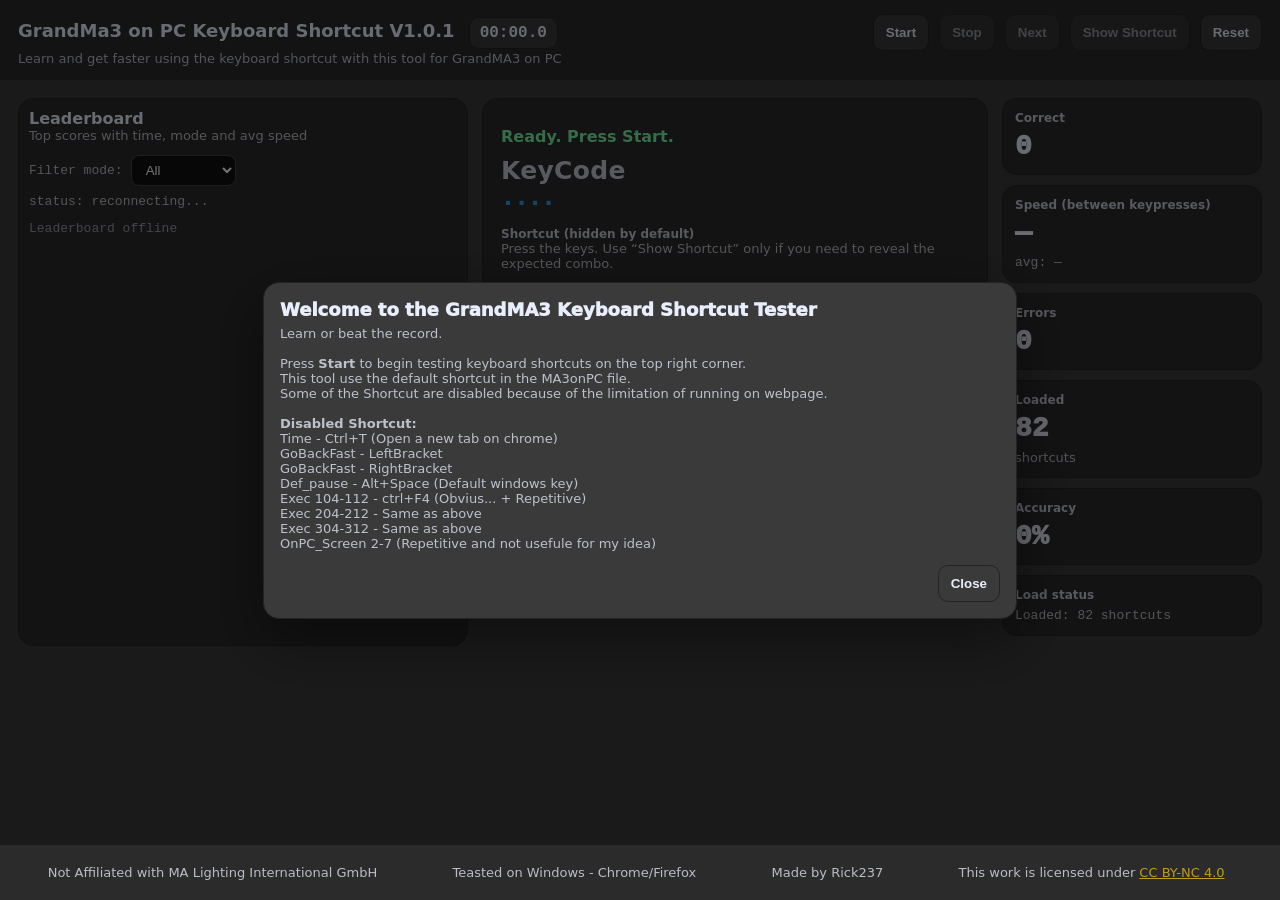
==== index.html @ e256abbb "Revert "More mac Fix" This reverts commit b3aa916b0dd44b94178a131bce5e7ababd82e6ee." ====
<!doctype html>
<html lang="en">
  <head>
    <meta charset="UTF-8" />
    <meta name="viewport" content="width=device-width, initial-scale=1.0" />
    <title>Keyboard Shortcut Tester V1.0.0</title>
    <meta http-equiv="Cache-Control" content="no-store" />
    <link rel="icon" href="./favicon.ico">
    <link rel="stylesheet" href="./styles.css" />
    <script type="module">
      import { createClient } from "https://cdn.jsdelivr.net/npm/@supabase/supabase-js/+esm";

      window.supabase = { createClient };
    </script>
  </head>

  <body>
    <div class="topbar">
      <div class="topinner">
        <div class="topleft">
          <h1>GrandMa3 on PC Keyboard Shortcut V1.0.1</h1>
          <div class="timer mono" id="timer">00:00.0</div>
        </div>
        

        <div class="controls">
          <button class="button " id="btnStart" disabled>Start</button>
          <button class="button " id="btnStop" disabled>Stop</button>
          <button id="btnNext" disabled>Next</button>
          <button id="btnToggleShow" disabled>Show Shortcut</button>
          <button id="btnMode" disabled style="display:none;">Mode: —</button>
          <button id="btnReset">Reset</button>
        </div>
      </div>
      <div class="topinner secondrow small">Learn and get faster using the keyboard shortcut with this tool for GrandMA3 on PC</div>
    </div>

    <div class="wrap">
      <!-- LEADERBOARD MOVED TO LEFT -->
        <div class="card small-radius" id="leaderboardCard">
          <div class="row" style="justify-content:space-between;align-items:center;gap:12px;">
            <div>
              <div class="label leaderboard">Leaderboard</div>
              <div class="small">Top scores with time, mode and avg speed</div>
            </div>

            <div style="display:flex;align-items:center;gap:8px;">
              <label for="lbModeFilter" class="small mono">Filter mode:</label>
              <select id="lbModeFilter">
                <option value="all">All</option>
                <option value="Sequential">Sequential</option>
                <option value="Random">Random</option>
                <option value="10 keys">10 keys</option>
                
              </select>
            </div>
          </div>

          <div class="small mono" style="margin-top:8px;">
            status: <span id="lbStatus">offline</span>
          </div>

          <div id="leaderboardList" class="small" style="margin-top:12px;"></div>
        </div>
      <!-- LEFT COLUMN -->
      <div>
        <div class="card">
          <div class="status" id="status"></div>
          <div class="keycodeWrap">
            <div class="label keycode">KeyCode</div>
            <div class="keycode color mono" id="keycode">....</div>
          </div>

          <div class="row">
            <div>
              <div class="label">Shortcut (hidden by default)</div>
              <div class="small">
                Press the keys. Use “Show Shortcut” only if you need to reveal the expected combo.
              </div>
            </div>
            <div class="small mono" id="progress">0 / 0</div>
          </div>

          <div class="shortcutBox">
            <div id="shortcutHidden" class="shortcutHidden">Shortcut is hidden</div>
            <div id="shortcutText" class="shortcutText" style="display:none;">—</div>
          </div>

          
          <div class="small mono" id="hint"></div>

          <!-- <div class="log" id="log"></div>  -- DISABLE THE LOG OF ERROR --> 
        </div>

        <div class="card resultsCard" id="resultsCard" style="display:none;">
          <div class="row">
            <div>
              <div class="label">Results</div>
              <div class="small">Summary of this run.</div>
            </div>
            <div class="small mono" id="resultsTime">time: —</div>
          </div>

          <div class="row mt10">
            <div class="pill">Attempts: <span class="mono" id="resultsAttempts">0</span></div>
            <div class="pill">Correct: <span class="mono" id="resultsCorrect">0</span></div>
            <div class="pill">Errors: <span class="mono" id="resultsErrors">0</span></div>
            <div class="pill">Accuracy: <span class="mono" id="resultsAcc">0%</span></div>
          </div>

          <div class="row mt10">
            <div class="pill">Avg speed: <span class="mono" id="resultsAvg">—</span></div>
            <div class="pill">Last speed: <span class="mono" id="resultsLast">—</span></div>
          </div>
          <!--
          <div class="mt12">
            <div class="label">Results JSON</div>
            <textarea id="resultsJson" class="mono" readonly></textarea>
          </div>
        </div>-->

        
      </div>

      <!-- RIGHT SIDEBAR -->
      
    </div>
<div class="side">
        <div class="stat">
          <div class="label">Correct</div>
          <div class="big mono" id="correct">0</div>
        </div>

        <div class="stat">
          <div class="label">Speed (between keypresses)</div>
          <div class="big mono" id="speed">—</div>
          <div class="small mono" id="avgSpeed">avg: —</div>
        </div>

        <div class="stat">
          <div class="label">Errors</div>
          <div class="big mono" id="errors">0</div>
        </div>

        <div class="stat">
          <div class="label">Loaded</div>
          <div class="big mono" id="loaded">0</div>
          <div class="small">shortcuts</div>
        </div>

        <div class="stat">
          <div class="label">Accuracy</div>
          <div class="big mono" id="acc">0%</div>
        </div>

        <div class="stat">
          <div class="label">Load status</div>
          <div class="small mono" id="loadInfo">Loading KeyboardShortCuts.xml…</div>
        </div>
      </div>

<!-- MODE PICKER MODAL -->
<div class="modalBackdrop" id="modeModal" aria-hidden="true">
  <div class="modal">
    <div class="modalTitle">Choose a mode</div>
    <div class="modalBody small">
      Pick how you want to run the test.
    </div>

    <div class="modalOptions">
      <label class="radio">
        <input type="radio" name="modeChoice" value="sequential" checked />
        <span><b>Full</b> (go through the whole list in order)</span>
      </label>

      <label class="radio">
        <input type="radio" name="modeChoice" value="random" />
        <span><b>Random</b> (go thru the whole random shortcut each time)</span>
      </label>

      <label class="radio">
        <input type="radio" name="modeChoice" value="ten" />
        <span><b>10 keys</b> (10 random shortcuts, no repeats)</span>
      </label>
    </div>

    <div class="modalActions">
      <button class="btnSecondary" id="btnCancelMode">Cancel</button>
      <button id="btnConfirmMode">Start</button>
    </div>
  </div>
</div>

    <!-- RESULTS MODAL -->
    <div class="modalBackdrop" id="resultsModal" aria-hidden="true">
      <div class="modal">
        <div class="modalTitle">Results</div>
        <div class="modalBody">
          <div class="resultsGrid">
            <div class="pill">Time: <span class="mono" id="mTime">—</span></div>
            <div class="pill">Attempts: <span class="mono" id="mAttempts">0</span></div>
            <div class="pill">Correct: <span class="mono" id="mCorrect">0</span></div>
            <div class="pill">Errors: <span class="mono" id="mErrors">0</span></div>
            <div class="pill">Accuracy: <span class="mono" id="mAcc">0%</span></div>
            <div class="pill">Avg speed: <span class="mono" id="mAvg">—</span></div>
            <div class="pill">Last speed: <span class="mono" id="mLast">—</span></div>
            <div class="pill">Mode: <span class="mono" id="mMode">—</span></div>
          </div>
          <!-- Json Results
          <div class="mt12">
            <div class="label">Results JSON</div>
            <textarea id="mJson" class="mono" readonly></textarea>
          </div>
          -->

          <div class="mt12">
            <div class="label">Save to leaderboard</div>
            <div class="small" style="margin-top:6px;">Nickname (max 20 chars):</div>

            <div class="row mt10" style="gap:8px;">
              <input id="lbName" maxlength="20" placeholder="Your nickname" style="flex:1;" />
              <button id="btnSaveScore">Save</button>
            </div>

            <div class="small mono" id="lbSaveStatus" style="margin-top:8px;"></div>
          </div>
        </div>

        <div class="modalActions">
          <button class="btnSecondary" id="btnCloseResults">Close</button>
        </div>
      </div>
    </div>
    <div class="bottombar">
       <div class="bottominner">
        <div class=" small">Not Affiliated with MA Lighting International GmbH</div> 
        <div class=" small">Teasted on Windows - Chrome/Firefox</div>
        <div class=" small">Made by Rick237</div>
        <div class=" small">This work is licensed under <a class="warning" href="https://creativecommons.org/licenses/by-nc/4.0/">CC BY-NC 4.0</a><img src="https://mirrors.creativecommons.org/presskit/icons/cc.svg" alt="" style="max-width: 1em;max-height:1em;margin-left: .2em;"><img src="https://mirrors.creativecommons.org/presskit/icons/by.svg" alt="" style="max-width: 1em;max-height:1em;margin-left: .2em;"><img src="https://mirrors.creativecommons.org/presskit/icons/nc.svg" alt="" style="max-width: 1em;max-height:1em;margin-left: .2em;"></div>
        
       </div>
    </div>

    <div class="modalBackdrop" id="welcomeModal" aria-hidden="true">
  <div class="modal">
    <div class="modalTitle">Welcome to the GrandMA3 Keyboard Shortcut Tester</div>

    <div class="modalBody small">
      Learn or beat the record.
      <br><br>
      Press <b>Start</b> to begin testing keyboard shortcuts on the top right corner.<br>
      This tool use the default shortcut in the MA3onPC file. <br>
      Some of the Shortcut are disabled because of the limitation of running on webpage. <br><br>
       <b>Disabled Shortcut:</b><br>
      Time - Ctrl+T (Open a new tab on chrome)<br>
      GoBackFast - LeftBracket <br>
      GoBackFast - RightBracket<br>
      Def_pause - Alt+Space (Default windows key)<br>
      Exec 104-112 - ctrl+F4 (Obvius... + Repetitive)<br>
      Exec 204-212 - Same as above<br>
      Exec 304-312 - Same as above<br>
      OnPC_Screen 2-7 (Repetitive and not usefule for my idea)<br>
    </div>

    <div class="modalActions">
      <button id="btnCloseWelcome">Close</button>
    </div>
  </div>
</div>

    <script src="./app.js"></script>
  </body>
</html>
---- styles.css ----
body {
  font-family: system-ui, -apple-system, Segoe UI, Roboto, sans-serif;
  margin: 0;
  background: #3A3A3A;
  color: #e9eefc;
}

.bottombar {
  position: fixed;
  bottom: 0;
  left: 0;
  width: 100%;
  background: #2B2B2B;
  padding: 10px 0;
  z-index: 1000;
  
  /*border-bottom: 1px solid #232323;*/
}

.topbar {
  position: sticky;
  top: 0;
  z-index: 10;
  background: #2B2B2B;
  
  /*border-bottom: 1px solid #232323;*/
}

.topinner {
  max-width: 1300px;
  margin: 0 auto;
  padding-left: 18px;
  padding-right: 18px;
  padding-top: 14px;
  padding-bottom: 0px;
  display: flex;
  gap: 16px;
  align-items: center;
  justify-content: space-between;
  flex-wrap: wrap;
}
.topinner.secondrow {
  padding-left: 18px;
  padding-right: 18px;
  padding-top: 0px;
  padding-bottom: 14px;
}

.bottominner {
  max-width: 1300px;
  margin: 0 auto;
  padding-left: 18px;
  padding-right: 18px;
  padding-top: 10px;
  padding-bottom: 10px;
  display: flex;
  gap: 16px;
  align-items: center;
  justify-content: space-around;
  flex-wrap: wrap;
}

.topleft {
  display: flex;
  gap: 14px;
  align-items: baseline;
  flex-wrap: wrap;
}

h1 {
  font-size: 18px;
  margin: 0;
}

.timer {
  font-weight: 900;
  font-size: 16px;
  padding: 6px 10px;
  border: 1px solid #232323;
  border-radius: 10px;
  background: #3A3A3A;
}

.keycodeWrap {
  margin-top: 5px;
  margin-bottom: 15px;
  display: grid;
  gap: 2px;
}

.keycode {
  font-size: 22px;
  font-weight: 950;
  letter-spacing: 0.3px;

}
.keycode.color
{
  color: #3498db;
}

.controls {
  display: flex;
  gap: 10px;
  flex-wrap: wrap;
  justify-content: flex-end;
}

button {
  background: #3A3A3A;
  border: 1px solid #232323;
  color: #e9eefc;
  padding: 10px 12px;
  border-radius: 10px;
  cursor: pointer;
  font-weight: 700;
}

button:hover {
  /*background: #22345c;*/
  opacity: 0.55;
}

button:disabled {
  opacity: 0.55;
  cursor: not-allowed;
}

.button.start{
  background: #00D060;
  border: 1px solid #008d41;
  color: #111;
}

.button.stop{
  background: #D90000;
  border: 1px solid #550000;
  color: #111;
}
.btnSecondary {
  background: #3A3A3A;
  border: 1px solid #232323;
}

.btnSecondary:hover {
  background: #121c30;
}

.wrap {
  max-width: 1300px;
  margin: 0 auto;
  padding: 18px;
  display: grid;
  grid-template-columns: 450px 1fr 260px;
  gap: 14px;
}

.card {
  background: #2B2B2B;
  border: 1px solid #232323;
  border-radius: 16px;
  padding: 18px;
}

.card.small-radius {
  padding-left: 10px;
  padding-top: 10px;
  padding-right: 5px;
  padding-bottom: 5px;
}

.row {
  display: flex;
  gap: 10px;
  flex-wrap: wrap;
  align-items: center;
  justify-content: space-between;
}

.label {
  opacity: 0.8;
  font-weight: 650;
  font-size: 12px;
}
.label.leaderboard {
  opacity: 1;
  font-size: 16px;
  font-weight: 800;
}

.label.keycode
{
  font-size: 25px;
  font-weight: 900;
}

.small {
  opacity: 0.75;
  font-size: 13px;
}

.small.leaderboardName {
  font-size: 14px;
  font-weight: 600;
  opacity: 1;
}

.shortcutBox {
  margin-top: 14px;
  padding: 14px;
  border-radius: 12px;
  border: 3px dashed #232323;
  background: #2B2B2B;
}

.shortcutHidden {
  opacity: 0.5;
  font-style: italic;
}

.shortcutText {
  font-size: 38px;
  font-weight: 950;
  letter-spacing: 0.6px;
}

.status {
  margin-top: 10px;
  min-height: 24px;
  font-weight: 900;
}

.ok {
  color: #77f2a3;
}

.warning {
  color:#f1c40f;
}

.bad {
  color: #ff8f8f;
}

.mono {
  font-family: ui-monospace, SFMono-Regular, Menlo, Monaco, Consolas, "Liberation Mono",
    "Courier New", monospace;
}

.side {
  position: sticky;
  top: 74px;
  align-self: start;
}

.stat {
  display: grid;
  gap: 6px;
  padding: 12px;
  border-radius: 14px;
  border: 1px solid #232323;
  background: #2B2B2B;
  margin-bottom: 10px;
}

.stat .big {
  font-size: 28px;
  font-weight: 1000;
}

.log {
  margin-top: 12px;
  max-height: 300px;
  overflow: auto;
  border-top: 1px solid #232323;
  padding-top: 10px;
}

.logItem {
  padding: 8px 10px;
  border: 2px solid #232323;
  border-radius: 12px;
  margin-bottom: 8px;
  background: #2B2B2B;
}

.pill {
  background: #2B2B2B;
  border: 1px solid #232323;
  border-radius: 999px;
  padding: 8px 12px;
}

.mt10 {
  margin-top: 10px;
}

.mt12 {
  margin-top: 12px;
}

.resultsCard {
  margin-top: 14px;
}

textarea {
  width: 100%;
  min-height: 140px;
  resize: vertical;
  background: #2B2B2B;
  border: 1px solid #232323;
  border-radius: 12px;
  color: #e9eefc;
  padding: 10px;
  box-sizing: border-box;
}

/* -------------------- Modals -------------------- */
.modalBackdrop {
  position: fixed;
  inset: 0;
  background: rgba(0, 0, 0, 0.55);
  display: none;
  align-items: center;
  justify-content: center;
  padding: 18px;
  z-index: 50;
}

.modalBackdrop.show {
  display: flex;
}

.modal {
  width: min(720px, 100%);
  background: #3A3A3A;
  border: 1px solid #232323;
  border-radius: 16px;
  padding: 16px;
  box-shadow: 0 20px 60px rgba(0, 0, 0, 0.45);
}

.modalTitle {
  font-weight: 950;
  font-size: 18px;
  margin-bottom: 6px;
}

.modalBody {
  margin-top: 6px;
}

.modalOptions {
  margin-top: 12px;
  display: grid;
  gap: 10px;
}

.radio {
  display: flex;
  gap: 10px;
  align-items: flex-start;
  padding: 10px;
  border-radius: 12px;
  border: 1px solid #232323;
  background: #2B2B2B;
}

.radio input {
  margin-top: 3px;
}

.modalActions {
  margin-top: 14px;
  display: flex;
  justify-content: flex-end;
  gap: 10px;
}

.resultsGrid {
  display: grid;
  grid-template-columns: 1fr 1fr;
  gap: 10px;
}

#lbModeFilter {
  padding: 6px 10px;
  border-radius: 8px;
  border: 1px solid #444;
  background: #111;
  color: white;
}
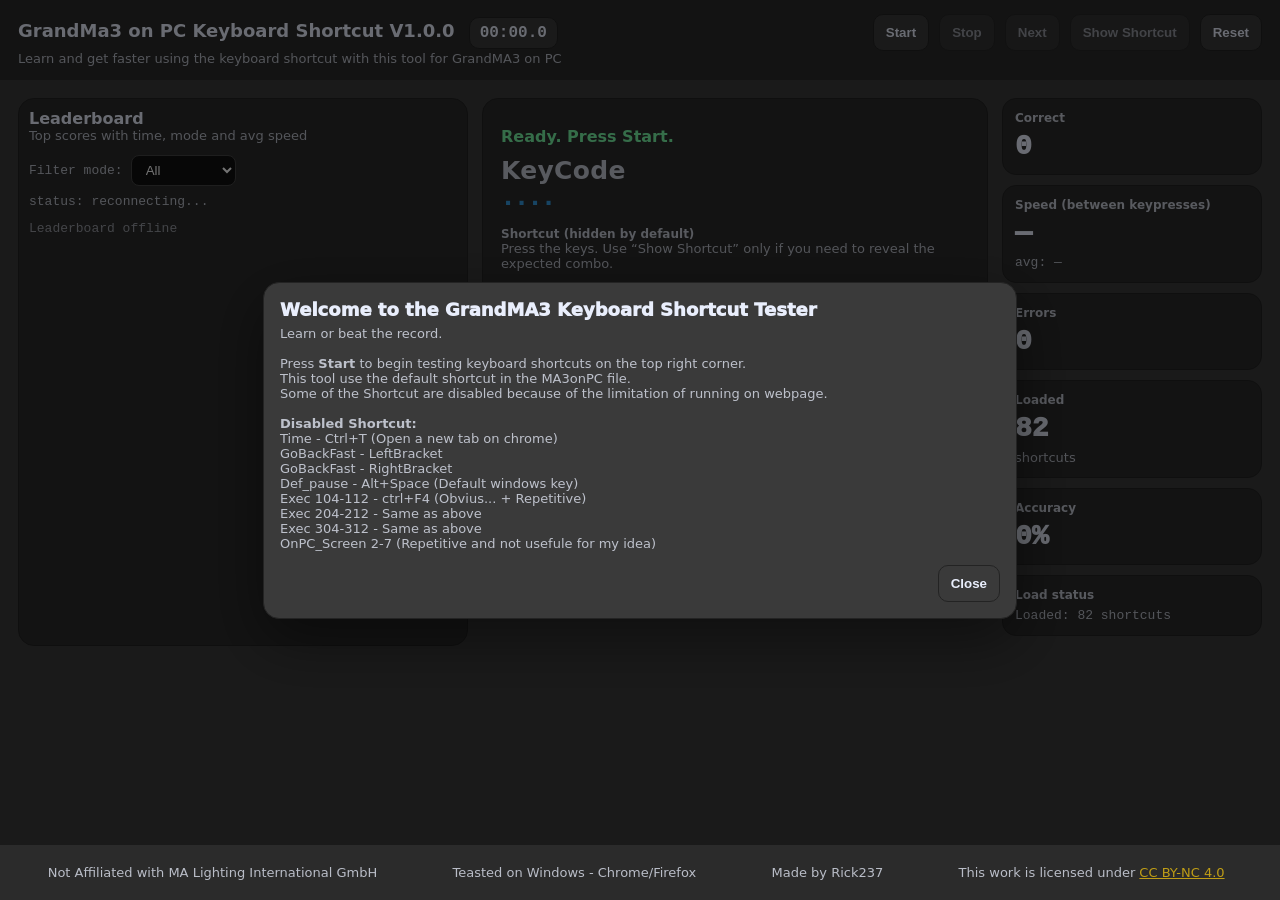
==== commit f7ba928c: "Revert "Update Mac Keys" This reverts commit 6748926db5862dce54fcd715380a5e2079fd8142." ====
--- a/index.html
+++ b/index.html
@@ -18,7 +18,7 @@
     <div class="topbar">
       <div class="topinner">
         <div class="topleft">
-          <h1>GrandMa3 on PC Keyboard Shortcut V1.0.1</h1>
+          <h1>GrandMa3 on PC Keyboard Shortcut V1.0.0</h1>
           <div class="timer mono" id="timer">00:00.0</div>
         </div>
         
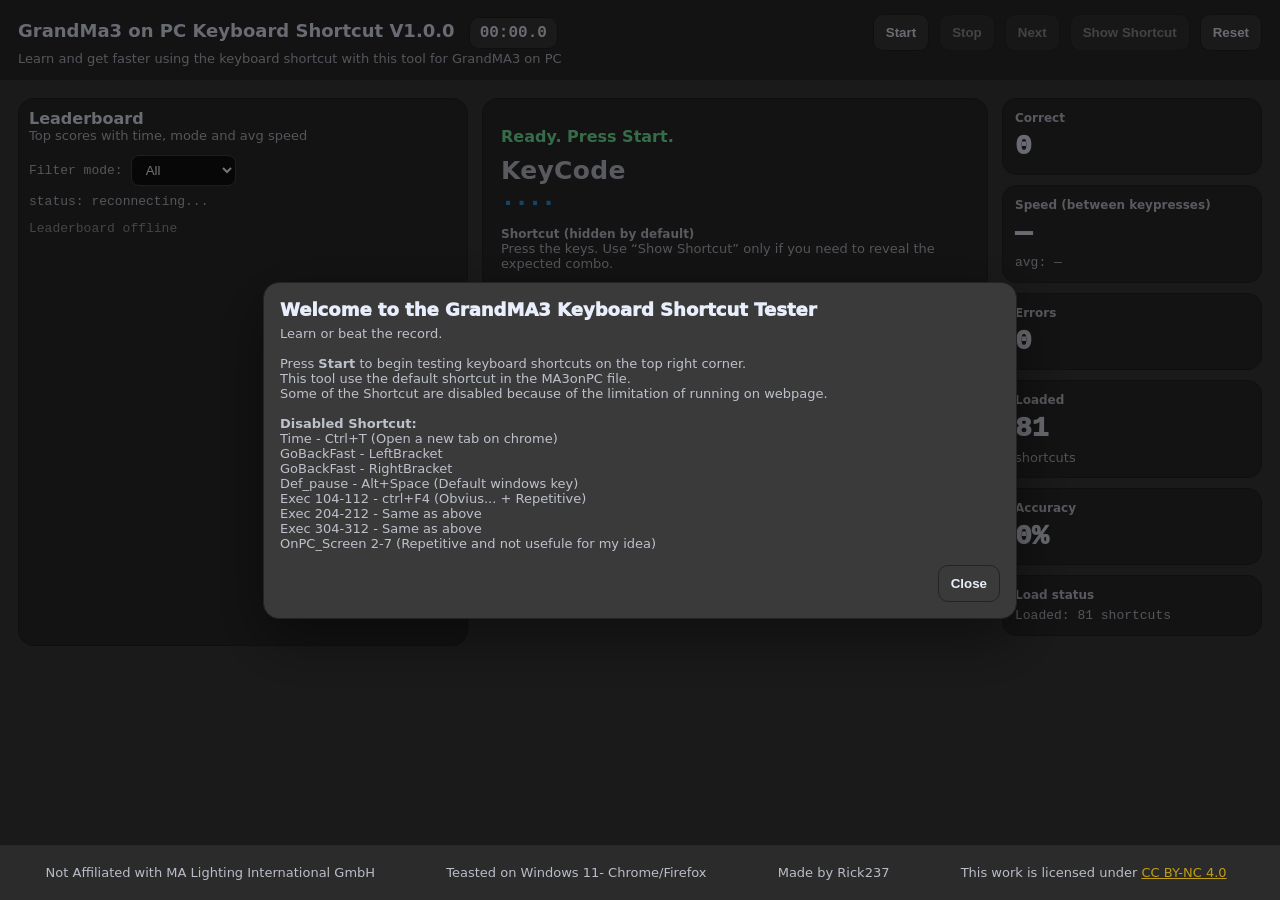
==== commit e941f54f: "Small fix" ====
--- a/index.html
+++ b/index.html
@@ -234,7 +234,7 @@
     <div class="bottombar">
        <div class="bottominner">
         <div class=" small">Not Affiliated with MA Lighting International GmbH</div> 
-        <div class=" small">Teasted on Windows - Chrome/Firefox</div>
+        <div class=" small">Teasted on Windows 11- Chrome/Firefox</div>
         <div class=" small">Made by Rick237</div>
         <div class=" small">This work is licensed under <a class="warning" href="https://creativecommons.org/licenses/by-nc/4.0/">CC BY-NC 4.0</a><img src="https://mirrors.creativecommons.org/presskit/icons/cc.svg" alt="" style="max-width: 1em;max-height:1em;margin-left: .2em;"><img src="https://mirrors.creativecommons.org/presskit/icons/by.svg" alt="" style="max-width: 1em;max-height:1em;margin-left: .2em;"><img src="https://mirrors.creativecommons.org/presskit/icons/nc.svg" alt="" style="max-width: 1em;max-height:1em;margin-left: .2em;"></div>
         
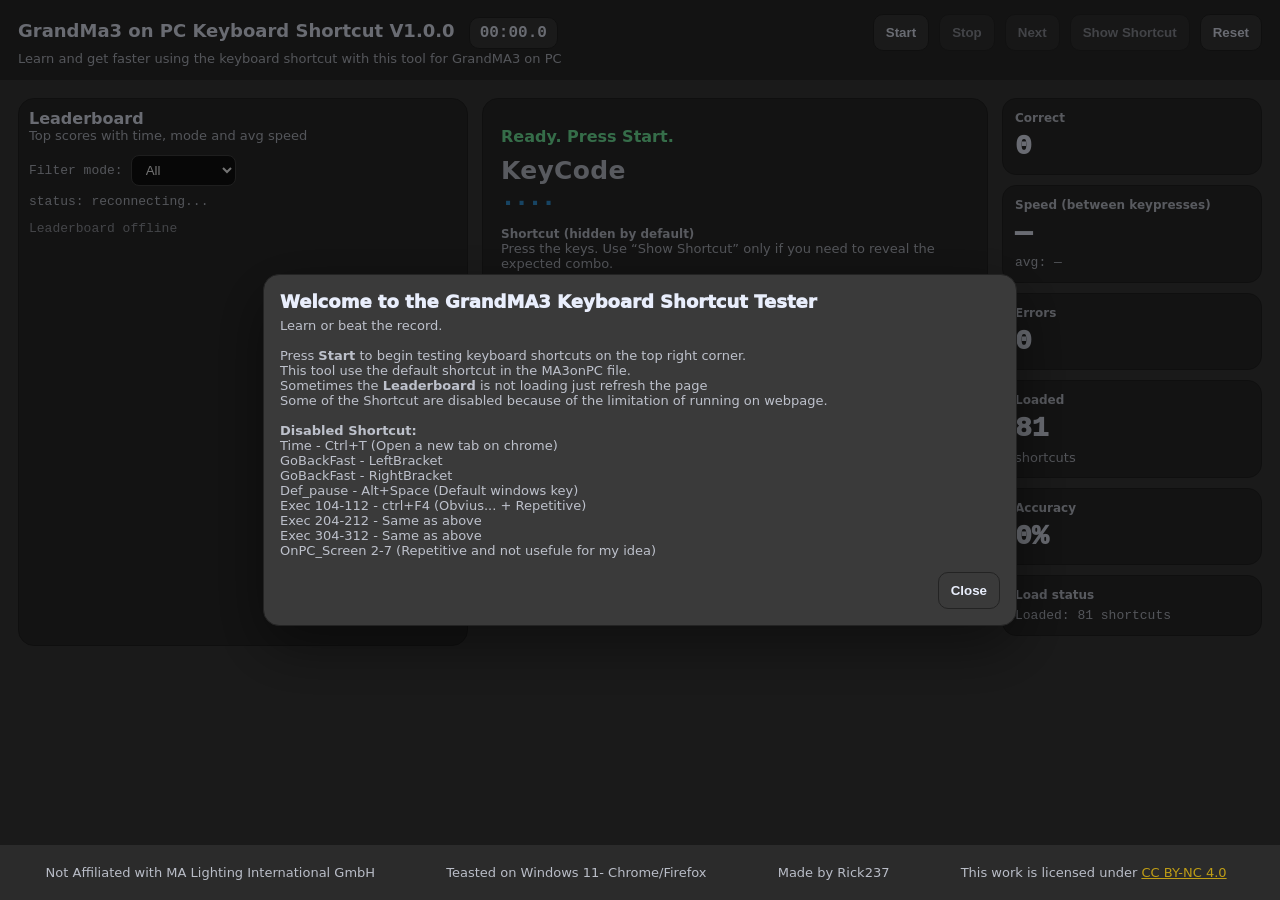
==== commit 17b96ef7: "Small update" ====
--- a/index.html
+++ b/index.html
@@ -250,6 +250,7 @@
       <br><br>
       Press <b>Start</b> to begin testing keyboard shortcuts on the top right corner.<br>
       This tool use the default shortcut in the MA3onPC file. <br>
+      Sometimes the <b>Leaderboard</b> is not loading just refresh the page<br>
       Some of the Shortcut are disabled because of the limitation of running on webpage. <br><br>
        <b>Disabled Shortcut:</b><br>
       Time - Ctrl+T (Open a new tab on chrome)<br>
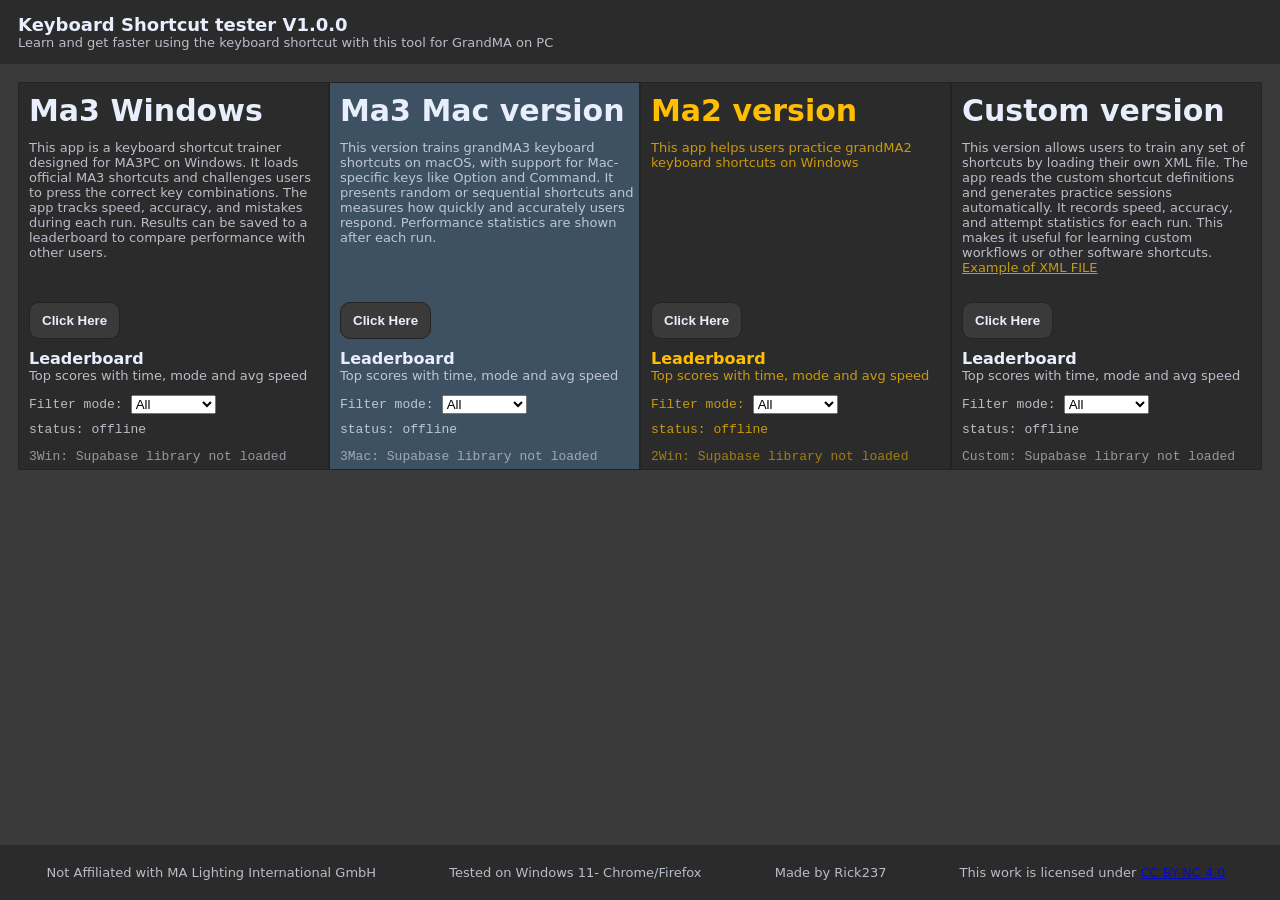
==== commit b00c0905: "Added the index" ====
--- a/index.html
+++ b/index.html
@@ -18,249 +18,200 @@
     <div class="topbar">
       <div class="topinner">
         <div class="topleft">
-          <h1>GrandMa3 on PC Keyboard Shortcut V1.0.0</h1>
-          <div class="timer mono" id="timer">00:00.0</div>
-        </div>
+          <h1>Keyboard Shortcut tester V1.0.0</h1>
+        </div>
+      </div>
+      <div class="topinner secondrow small">Learn and get faster using the keyboard shortcut with this tool for GrandMA on PC</div>
+    </div>
+
+    <div class="wrap">
+
+      <!--  MA3Win  -->
+        <div class="card ThreeWin small-radius" id="Ma3WindowsCard"> <!--old id leaderboardCard-->
+          <div class="row">
+          <div class="label title"> Ma3 Windows</div>
+          <div class="small height">This app is a keyboard shortcut trainer designed for MA3PC on Windows. It loads official MA3 shortcuts and challenges users to press the correct key combinations. The app tracks speed, accuracy, and mistakes during each run. Results can be saved to a leaderboard to compare performance with other users.</div>
+          <a href="./Ma3Win/index.html">
+            <button>Click Here</button>
+          </a>
+
+          </div>
+          <div class="row space">
+            <div>
+              <div class="label leaderboard">Leaderboard</div>
+              <div class="small">Top scores with time, mode and avg speed</div>
+            </div>
+
+            <div class="filter">
+              <label for="lbModeFilter3Win" class="small mono">Filter mode:</label>
+              <select id="lbModeFilter3Win">
+                <option value="all">All</option>
+                <option value="Sequential">Sequential</option>
+                <option value="Random">Random</option>
+                <option value="10 keys">10 keys</option>
+                
+              </select>
+            </div>
+          </div>
+
+          <div class="small mono" style="margin-top:8px;">
+            status: <span id="lbStatus3Win">offline</span>
+          </div>
+
+          <div id="leaderboardList3Win" class="small" style="margin-top:12px;"></div>
+        </div>
+
+
+        <!--  MA3Mac  -->
+        <div class="card ThreeMac small-radius" id="Ma3WMacCard"> <!--old id leaderboardCard-->
+          <div class="row">
+          <div class="label title"> Ma3 Mac version</div>
+          <div class="small height">This version trains grandMA3 keyboard shortcuts on macOS, with support for Mac-specific keys like Option and Command. It presents random or sequential shortcuts and measures how quickly and accurately users respond. Performance statistics are shown after each run.</div>
+          <a href="./Ma3Mac/index.html">
+            <button>Click Here</button>
+          </a>
+
+          </div>
+          <div class="row space">
+            <div>
+              <div class="label leaderboard">Leaderboard</div>
+              <div class="small">Top scores with time, mode and avg speed</div>
+            </div>
+
+            <div class="filter">
+              <label for="lbModeFilter3Mac" class="small mono">Filter mode:</label>
+              <select id="lbModeFilter3Mac">
+                <option value="all">All</option>
+                <option value="Sequential">Sequential</option>
+                <option value="Random">Random</option>
+                <option value="10 keys">10 keys</option>
+                
+              </select>
+            </div>
+          </div>
+
+          <div class="small mono" style="margin-top:8px;">
+            status: <span id="lbStatus3Mac">offline</span>
+          </div>
+
+          <div id="leaderboardList3Mac" class="small" style="margin-top:12px;"></div>
+        </div>
+
+
+        <!--  MA2Win  -->
+        <div class="card TwoWin small-radius" id="Ma2WindowsCard"> <!--old id leaderboardCard-->
+          <div class="row">
+          <div class="label title"> Ma2 version</div>
+          <div class="small height">This app helps users practice grandMA2 keyboard shortcuts on Windows</div>
+          <a href="./Ma2Win/index.html">
+            <button>Click Here</button>
+          </a>
+
+          </div>
+          <div class="row space">
+            <div>
+              <div class="label leaderboard">Leaderboard</div>
+              <div class="small">Top scores with time, mode and avg speed</div>
+            </div>
+
+            <div class="filter">
+              <label for="lbModeFilter2Win" class="small mono">Filter mode:</label>
+              <select id="lbModeFilter2Win">
+                <option value="all">All</option>
+                <option value="Sequential">Sequential</option>
+                <option value="Random">Random</option>
+                <option value="10 keys">10 keys</option>
+                
+              </select>
+            </div>
+          </div>
+
+          <div class="small mono" style="margin-top:8px;">
+            status: <span id="lbStatus2Win">offline</span>
+          </div>
+
+          <div id="leaderboardList2Win" class="small" style="margin-top:12px;"></div>
+        </div>
+
+
+        <!--  Custom  -->
+
+        <div class="card Custom small-radius" id="Custom Card"> <!--old id leaderboardCard-->
+          <div class="row">
+          <div class="label title"> Custom version</div>
+          <div class="small height">This version allows users to train any set of shortcuts by loading their own XML file. The app reads the custom shortcut definitions and generates practice sessions automatically. It records speed, accuracy, and attempt statistics for each run. This makes it useful for learning custom workflows or other software shortcuts.
+
+          <br><a class="white warning" href="OGKeyboardShortCutsOriginal.xml">Example of XML FILE</a></div>
+          <a href="./Custom/index.html">
+            <button>Click Here</button>
+          </a>
+
+          </div>
+          <div class="row space">
+            <div>
+              <div class="label leaderboard">Leaderboard</div>
+              <div class="small">Top scores with time, mode and avg speed</div>
+            </div>
+
+            <div class="filter">
+              <label for="lbModeFilterCustom" class="small mono">Filter mode:</label>
+              <select id="lbModeFilterCustom">
+                <option value="all">All</option>
+                <option value="Sequential">Sequential</option>
+                <option value="Random">Random</option>
+                <option value="10 keys">10 keys</option>
+                
+              </select>
+            </div>
+          </div>
+
+          <div class="small mono" style="margin-top:8px;">
+            status: <span id="lbStatusCustom">offline</span>
+          </div>
+
+          <div id="leaderboardListCustom" class="small" style="margin-top:12px;"></div>
+        </div>
+    </div>
+
+   <!-- <div class="card small-radius" id="3MacCard">
+    </div> 
+    <div class="card small-radius" id="2WinowsCard">
+    </div> 
+    <div class="card small-radius" id="CustomCard">
+    </div>  -->
+
+      <!-- LEADERBOARD MOVED TO LEFT -->
         
-
-        <div class="controls">
-          <button class="button " id="btnStart" disabled>Start</button>
-          <button class="button " id="btnStop" disabled>Stop</button>
-          <button id="btnNext" disabled>Next</button>
-          <button id="btnToggleShow" disabled>Show Shortcut</button>
-          <button id="btnMode" disabled style="display:none;">Mode: —</button>
-          <button id="btnReset">Reset</button>
-        </div>
-      </div>
-      <div class="topinner secondrow small">Learn and get faster using the keyboard shortcut with this tool for GrandMA3 on PC</div>
-    </div>
-
-    <div class="wrap">
-      <!-- LEADERBOARD MOVED TO LEFT -->
-        <div class="card small-radius" id="leaderboardCard">
-          <div class="row" style="justify-content:space-between;align-items:center;gap:12px;">
-            <div>
-              <div class="label leaderboard">Leaderboard</div>
-              <div class="small">Top scores with time, mode and avg speed</div>
-            </div>
-
-            <div style="display:flex;align-items:center;gap:8px;">
-              <label for="lbModeFilter" class="small mono">Filter mode:</label>
-              <select id="lbModeFilter">
-                <option value="all">All</option>
-                <option value="Sequential">Sequential</option>
-                <option value="Random">Random</option>
-                <option value="10 keys">10 keys</option>
-                
-              </select>
-            </div>
-          </div>
-
-          <div class="small mono" style="margin-top:8px;">
-            status: <span id="lbStatus">offline</span>
-          </div>
-
-          <div id="leaderboardList" class="small" style="margin-top:12px;"></div>
-        </div>
-      <!-- LEFT COLUMN -->
-      <div>
-        <div class="card">
-          <div class="status" id="status"></div>
-          <div class="keycodeWrap">
-            <div class="label keycode">KeyCode</div>
-            <div class="keycode color mono" id="keycode">....</div>
-          </div>
-
-          <div class="row">
-            <div>
-              <div class="label">Shortcut (hidden by default)</div>
-              <div class="small">
-                Press the keys. Use “Show Shortcut” only if you need to reveal the expected combo.
-              </div>
-            </div>
-            <div class="small mono" id="progress">0 / 0</div>
-          </div>
-
-          <div class="shortcutBox">
-            <div id="shortcutHidden" class="shortcutHidden">Shortcut is hidden</div>
-            <div id="shortcutText" class="shortcutText" style="display:none;">—</div>
-          </div>
-
-          
-          <div class="small mono" id="hint"></div>
-
-          <!-- <div class="log" id="log"></div>  -- DISABLE THE LOG OF ERROR --> 
-        </div>
-
-        <div class="card resultsCard" id="resultsCard" style="display:none;">
-          <div class="row">
-            <div>
-              <div class="label">Results</div>
-              <div class="small">Summary of this run.</div>
-            </div>
-            <div class="small mono" id="resultsTime">time: —</div>
-          </div>
-
-          <div class="row mt10">
-            <div class="pill">Attempts: <span class="mono" id="resultsAttempts">0</span></div>
-            <div class="pill">Correct: <span class="mono" id="resultsCorrect">0</span></div>
-            <div class="pill">Errors: <span class="mono" id="resultsErrors">0</span></div>
-            <div class="pill">Accuracy: <span class="mono" id="resultsAcc">0%</span></div>
-          </div>
-
-          <div class="row mt10">
-            <div class="pill">Avg speed: <span class="mono" id="resultsAvg">—</span></div>
-            <div class="pill">Last speed: <span class="mono" id="resultsLast">—</span></div>
-          </div>
-          <!--
-          <div class="mt12">
-            <div class="label">Results JSON</div>
-            <textarea id="resultsJson" class="mono" readonly></textarea>
-          </div>
-        </div>-->
-
-        
-      </div>
-
-      <!-- RIGHT SIDEBAR -->
       
     </div>
-<div class="side">
-        <div class="stat">
-          <div class="label">Correct</div>
-          <div class="big mono" id="correct">0</div>
-        </div>
-
-        <div class="stat">
-          <div class="label">Speed (between keypresses)</div>
-          <div class="big mono" id="speed">—</div>
-          <div class="small mono" id="avgSpeed">avg: —</div>
-        </div>
-
-        <div class="stat">
-          <div class="label">Errors</div>
-          <div class="big mono" id="errors">0</div>
-        </div>
-
-        <div class="stat">
-          <div class="label">Loaded</div>
-          <div class="big mono" id="loaded">0</div>
-          <div class="small">shortcuts</div>
-        </div>
-
-        <div class="stat">
-          <div class="label">Accuracy</div>
-          <div class="big mono" id="acc">0%</div>
-        </div>
-
-        <div class="stat">
-          <div class="label">Load status</div>
-          <div class="small mono" id="loadInfo">Loading KeyboardShortCuts.xml…</div>
-        </div>
-      </div>
+
 
 <!-- MODE PICKER MODAL -->
-<div class="modalBackdrop" id="modeModal" aria-hidden="true">
-  <div class="modal">
-    <div class="modalTitle">Choose a mode</div>
-    <div class="modalBody small">
-      Pick how you want to run the test.
-    </div>
-
-    <div class="modalOptions">
-      <label class="radio">
-        <input type="radio" name="modeChoice" value="sequential" checked />
-        <span><b>Full</b> (go through the whole list in order)</span>
-      </label>
-
-      <label class="radio">
-        <input type="radio" name="modeChoice" value="random" />
-        <span><b>Random</b> (go thru the whole random shortcut each time)</span>
-      </label>
-
-      <label class="radio">
-        <input type="radio" name="modeChoice" value="ten" />
-        <span><b>10 keys</b> (10 random shortcuts, no repeats)</span>
-      </label>
-    </div>
-
-    <div class="modalActions">
-      <button class="btnSecondary" id="btnCancelMode">Cancel</button>
-      <button id="btnConfirmMode">Start</button>
-    </div>
-  </div>
-</div>
-
-    <!-- RESULTS MODAL -->
-    <div class="modalBackdrop" id="resultsModal" aria-hidden="true">
-      <div class="modal">
-        <div class="modalTitle">Results</div>
-        <div class="modalBody">
-          <div class="resultsGrid">
-            <div class="pill">Time: <span class="mono" id="mTime">—</span></div>
-            <div class="pill">Attempts: <span class="mono" id="mAttempts">0</span></div>
-            <div class="pill">Correct: <span class="mono" id="mCorrect">0</span></div>
-            <div class="pill">Errors: <span class="mono" id="mErrors">0</span></div>
-            <div class="pill">Accuracy: <span class="mono" id="mAcc">0%</span></div>
-            <div class="pill">Avg speed: <span class="mono" id="mAvg">—</span></div>
-            <div class="pill">Last speed: <span class="mono" id="mLast">—</span></div>
-            <div class="pill">Mode: <span class="mono" id="mMode">—</span></div>
-          </div>
-          <!-- Json Results
-          <div class="mt12">
-            <div class="label">Results JSON</div>
-            <textarea id="mJson" class="mono" readonly></textarea>
-          </div>
-          -->
-
-          <div class="mt12">
-            <div class="label">Save to leaderboard</div>
-            <div class="small" style="margin-top:6px;">Nickname (max 20 chars):</div>
-
-            <div class="row mt10" style="gap:8px;">
-              <input id="lbName" maxlength="20" placeholder="Your nickname" style="flex:1;" />
-              <button id="btnSaveScore">Save</button>
-            </div>
-
-            <div class="small mono" id="lbSaveStatus" style="margin-top:8px;"></div>
-          </div>
-        </div>
-
-        <div class="modalActions">
-          <button class="btnSecondary" id="btnCloseResults">Close</button>
-        </div>
-      </div>
-    </div>
     <div class="bottombar">
        <div class="bottominner">
         <div class=" small">Not Affiliated with MA Lighting International GmbH</div> 
-        <div class=" small">Teasted on Windows 11- Chrome/Firefox</div>
+        <div class=" small">Tested on Windows 11- Chrome/Firefox</div>
         <div class=" small">Made by Rick237</div>
-        <div class=" small">This work is licensed under <a class="warning" href="https://creativecommons.org/licenses/by-nc/4.0/">CC BY-NC 4.0</a><img src="https://mirrors.creativecommons.org/presskit/icons/cc.svg" alt="" style="max-width: 1em;max-height:1em;margin-left: .2em;"><img src="https://mirrors.creativecommons.org/presskit/icons/by.svg" alt="" style="max-width: 1em;max-height:1em;margin-left: .2em;"><img src="https://mirrors.creativecommons.org/presskit/icons/nc.svg" alt="" style="max-width: 1em;max-height:1em;margin-left: .2em;"></div>
+        <div class=" small">This work is licensed under <a class="white" href="https://creativecommons.org/licenses/by-nc/4.0/">CC BY-NC 4.0</a><img src="https://mirrors.creativecommons.org/presskit/icons/cc.svg" alt="" style="max-width: 1em;max-height:1em;margin-left: .2em;"><img src="https://mirrors.creativecommons.org/presskit/icons/by.svg" alt="" style="max-width: 1em;max-height:1em;margin-left: .2em;"><img src="https://mirrors.creativecommons.org/presskit/icons/nc.svg" alt="" style="max-width: 1em;max-height:1em;margin-left: .2em;"></div>
         
        </div>
     </div>
 
     <div class="modalBackdrop" id="welcomeModal" aria-hidden="true">
   <div class="modal">
-    <div class="modalTitle">Welcome to the GrandMA3 Keyboard Shortcut Tester</div>
-
-    <div class="modalBody small">
+    <div class="modalTitle">Welcome to the GrandMA2 Keyboard Shortcut Tester</div>
+
+    <div class="modalBody small welcomeModal">
       Learn or beat the record.
       <br><br>
-      Press <b>Start</b> to begin testing keyboard shortcuts on the top right corner.<br>
-      This tool use the default shortcut in the MA3onPC file. <br>
+      Press <b>Start</b> to begin testing keyboard shortcuts on the top right corner.<br><br>
+      This tool use the default shortcut in the MA3onPC file. <br><br>
+
+      Known errors:<br>
       Sometimes the <b>Leaderboard</b> is not loading just refresh the page<br>
-      Some of the Shortcut are disabled because of the limitation of running on webpage. <br><br>
-       <b>Disabled Shortcut:</b><br>
-      Time - Ctrl+T (Open a new tab on chrome)<br>
-      GoBackFast - LeftBracket <br>
-      GoBackFast - RightBracket<br>
-      Def_pause - Alt+Space (Default windows key)<br>
-      Exec 104-112 - ctrl+F4 (Obvius... + Repetitive)<br>
-      Exec 204-212 - Same as above<br>
-      Exec 304-312 - Same as above<br>
-      OnPC_Screen 2-7 (Repetitive and not usefule for my idea)<br>
+      Some of the Shortcut are <b>disabled</b> because of the limitation of running on webpage. <br>
+      
+      <a class="white" href="./KeyboardShortCuts.xml">Click here</a> to see the full list of Shortcuts
     </div>
 
     <div class="modalActions">
--- a/styles.css
+++ b/styles.css
@@ -151,14 +151,12 @@
   margin: 0 auto;
   padding: 18px;
   display: grid;
-  grid-template-columns: 450px 1fr 260px;
-  gap: 14px;
+  grid-template-columns: repeat(auto-fit, minmax(250px, 1fr));
 }
 
 .card {
   background: #2B2B2B;
   border: 1px solid #232323;
-  border-radius: 16px;
   padding: 18px;
 }
 
@@ -169,12 +167,35 @@
   padding-bottom: 5px;
 }
 
+.card.ThreeWin {
+
+  color: defualt;
+}
+
+.card.ThreeMac {
+ background-color: #3E5163;
+}
+.card.TwoWin {
+color: #FFBF00;
+}
+.card.Custom {
+color: defult;
+}
+
+
+
 .row {
   display: flex;
-  gap: 10px;
+  gap: 12px;
   flex-wrap: wrap;
   align-items: center;
   justify-content: space-between;
+
+}
+
+.row.space
+{
+  padding-top: 10px;
 }
 
 .label {
@@ -194,9 +215,23 @@
   font-weight: 900;
 }
 
+.label.title{
+  font-size: 30px;
+  opacity: 1;
+  font-weight: 900;
+}
+
 .small {
   opacity: 0.75;
   font-size: 13px;
+}
+.small.height
+{
+  height: 150px;
+}
+.small.welcomeModal {
+  opacity: 1;
+  font-size: 15px;
 }
 
 .small.leaderboardName {
@@ -389,4 +424,10 @@
   border: 1px solid #444;
   background: #111;
   color: white;
+}
+
+.filter {
+  display:flex;
+  align-items:center;
+  gap:8px;
 }
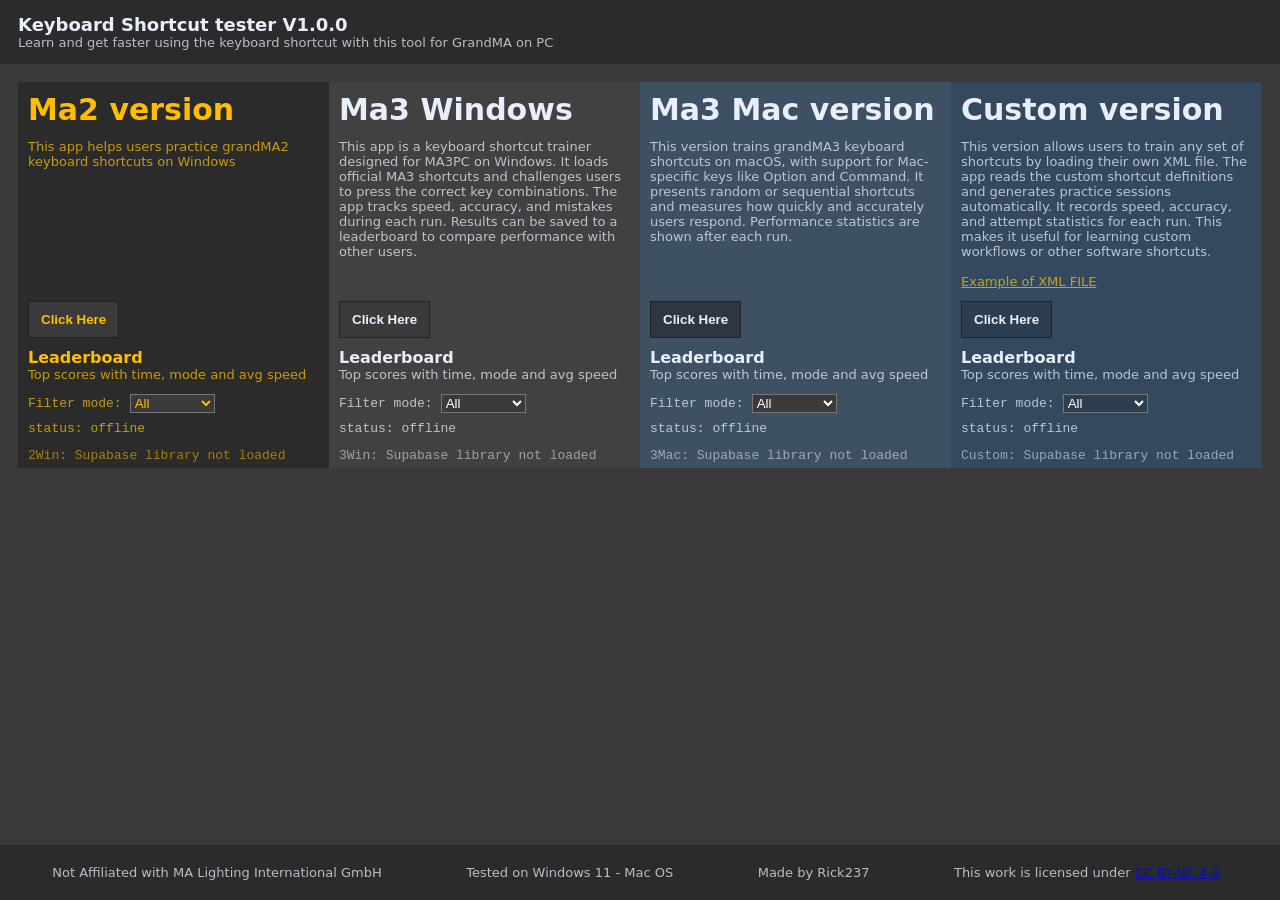
==== commit 50c4a6ee: "Gui Update" ====
--- a/index.html
+++ b/index.html
@@ -26,13 +26,48 @@
 
     <div class="wrap">
 
+        <!--  MA2Win  -->
+        <div class="card TwoWin small-radius" id="Ma2WindowsCard"> <!--old id leaderboardCard-->
+          <div class="row">
+          <div class="label title"> Ma2 version</div>
+          <div class="small height">This app helps users practice grandMA2 keyboard shortcuts on Windows</div>
+          <a href="./Ma2Win/index.html">
+            <button class="button TwoWin">Click Here</button>
+          </a>
+
+          </div>
+          <div class="row space">
+            <div>
+              <div class="label leaderboard">Leaderboard</div>
+              <div class="small">Top scores with time, mode and avg speed</div>
+            </div>
+
+            <div class="filter">
+              <label for="lbModeFilter2Win" class="small mono">Filter mode:</label>
+              <select class="filter TwoWin" id="lbModeFilter2Win">
+                <option value="all">All</option>
+                <option value="Sequential">Sequential</option>
+                <option value="Random">Random</option>
+                <option value="10 keys">10 keys</option>
+                
+              </select>
+            </div>
+          </div>
+
+          <div class="small mono" style="margin-top:8px;">
+            status: <span id="lbStatus2Win">offline</span>
+          </div>
+
+          <div id="leaderboardList2Win" class="small" style="margin-top:12px;"></div>
+        </div>
+
       <!--  MA3Win  -->
         <div class="card ThreeWin small-radius" id="Ma3WindowsCard"> <!--old id leaderboardCard-->
           <div class="row">
           <div class="label title"> Ma3 Windows</div>
           <div class="small height">This app is a keyboard shortcut trainer designed for MA3PC on Windows. It loads official MA3 shortcuts and challenges users to press the correct key combinations. The app tracks speed, accuracy, and mistakes during each run. Results can be saved to a leaderboard to compare performance with other users.</div>
           <a href="./Ma3Win/index.html">
-            <button>Click Here</button>
+            <button class="button ThreeWin">Click Here</button>
           </a>
 
           </div>
@@ -44,7 +79,7 @@
 
             <div class="filter">
               <label for="lbModeFilter3Win" class="small mono">Filter mode:</label>
-              <select id="lbModeFilter3Win">
+              <select class="filter ThreeWin"id="lbModeFilter3Win">
                 <option value="all">All</option>
                 <option value="Sequential">Sequential</option>
                 <option value="Random">Random</option>
@@ -68,7 +103,7 @@
           <div class="label title"> Ma3 Mac version</div>
           <div class="small height">This version trains grandMA3 keyboard shortcuts on macOS, with support for Mac-specific keys like Option and Command. It presents random or sequential shortcuts and measures how quickly and accurately users respond. Performance statistics are shown after each run.</div>
           <a href="./Ma3Mac/index.html">
-            <button>Click Here</button>
+            <button class="button ThreeMac">Click Here</button>
           </a>
 
           </div>
@@ -80,7 +115,7 @@
 
             <div class="filter">
               <label for="lbModeFilter3Mac" class="small mono">Filter mode:</label>
-              <select id="lbModeFilter3Mac">
+              <select class="filter ThreeMac"id="lbModeFilter3Mac">
                 <option value="all">All</option>
                 <option value="Sequential">Sequential</option>
                 <option value="Random">Random</option>
@@ -98,40 +133,6 @@
         </div>
 
 
-        <!--  MA2Win  -->
-        <div class="card TwoWin small-radius" id="Ma2WindowsCard"> <!--old id leaderboardCard-->
-          <div class="row">
-          <div class="label title"> Ma2 version</div>
-          <div class="small height">This app helps users practice grandMA2 keyboard shortcuts on Windows</div>
-          <a href="./Ma2Win/index.html">
-            <button>Click Here</button>
-          </a>
-
-          </div>
-          <div class="row space">
-            <div>
-              <div class="label leaderboard">Leaderboard</div>
-              <div class="small">Top scores with time, mode and avg speed</div>
-            </div>
-
-            <div class="filter">
-              <label for="lbModeFilter2Win" class="small mono">Filter mode:</label>
-              <select id="lbModeFilter2Win">
-                <option value="all">All</option>
-                <option value="Sequential">Sequential</option>
-                <option value="Random">Random</option>
-                <option value="10 keys">10 keys</option>
-                
-              </select>
-            </div>
-          </div>
-
-          <div class="small mono" style="margin-top:8px;">
-            status: <span id="lbStatus2Win">offline</span>
-          </div>
-
-          <div id="leaderboardList2Win" class="small" style="margin-top:12px;"></div>
-        </div>
 
 
         <!--  Custom  -->
@@ -141,9 +142,9 @@
           <div class="label title"> Custom version</div>
           <div class="small height">This version allows users to train any set of shortcuts by loading their own XML file. The app reads the custom shortcut definitions and generates practice sessions automatically. It records speed, accuracy, and attempt statistics for each run. This makes it useful for learning custom workflows or other software shortcuts.
 
-          <br><a class="white warning" href="OGKeyboardShortCutsOriginal.xml">Example of XML FILE</a></div>
+          <br><br><a class="white warning" href="OGKeyboardShortCutsOriginal.xml">Example of XML FILE</a></div>
           <a href="./Custom/index.html">
-            <button>Click Here</button>
+            <button class="button Custom">Click Here</button>
           </a>
 
           </div>
@@ -155,7 +156,7 @@
 
             <div class="filter">
               <label for="lbModeFilterCustom" class="small mono">Filter mode:</label>
-              <select id="lbModeFilterCustom">
+              <select class="filter Custom" id="lbModeFilterCustom">
                 <option value="all">All</option>
                 <option value="Sequential">Sequential</option>
                 <option value="Random">Random</option>
@@ -190,7 +191,7 @@
     <div class="bottombar">
        <div class="bottominner">
         <div class=" small">Not Affiliated with MA Lighting International GmbH</div> 
-        <div class=" small">Tested on Windows 11- Chrome/Firefox</div>
+        <div class=" small">Tested on Windows 11 - Mac OS</div>
         <div class=" small">Made by Rick237</div>
         <div class=" small">This work is licensed under <a class="white" href="https://creativecommons.org/licenses/by-nc/4.0/">CC BY-NC 4.0</a><img src="https://mirrors.creativecommons.org/presskit/icons/cc.svg" alt="" style="max-width: 1em;max-height:1em;margin-left: .2em;"><img src="https://mirrors.creativecommons.org/presskit/icons/by.svg" alt="" style="max-width: 1em;max-height:1em;margin-left: .2em;"><img src="https://mirrors.creativecommons.org/presskit/icons/nc.svg" alt="" style="max-width: 1em;max-height:1em;margin-left: .2em;"></div>
         
--- a/styles.css
+++ b/styles.css
@@ -111,14 +111,34 @@
   border: 1px solid #232323;
   color: #e9eefc;
   padding: 10px 12px;
-  border-radius: 10px;
   cursor: pointer;
   font-weight: 700;
 }
 
+.button.ThreeMac
+{
+  background-color: #2f3542;
+}
+.button.TwoWin
+{
+  background-color: #3A3A3A;
+  color: #FFBF00;
+}
+.button.ThreeWin
+{
+  background-color: #3A3A3A;
+}
+.button.Custom
+{
+  background-color: #2c3e50;
+}
+
+
+
 button:hover {
   /*background: #22345c;*/
-  opacity: 0.55;
+  transform:translateY(-2px);
+  box-shadow:0 4px 12px rgba(0,0,0,.4)
 }
 
 button:disabled {
@@ -154,22 +174,26 @@
   grid-template-columns: repeat(auto-fit, minmax(250px, 1fr));
 }
 
+.card:hover{
+transform:translateY(-5px);
+transition:.2s;
+}
+
 .card {
   background: #2B2B2B;
-  border: 1px solid #232323;
   padding: 18px;
 }
 
 .card.small-radius {
   padding-left: 10px;
   padding-top: 10px;
-  padding-right: 5px;
+  padding-right: 10px;
   padding-bottom: 5px;
 }
 
 .card.ThreeWin {
 
-  color: defualt;
+  background-color: #414141;
 }
 
 .card.ThreeMac {
@@ -179,7 +203,7 @@
 color: #FFBF00;
 }
 .card.Custom {
-color: defult;
+background-color: #34495e;
 }
 
 
@@ -313,11 +337,28 @@
 
 .logItem {
   padding: 8px 10px;
-  border: 2px solid #232323;
-  border-radius: 12px;
   margin-bottom: 8px;
   background: #2B2B2B;
 }
+
+.logItem.ListThreeMac
+{
+  background-color: #2f3542;
+}
+.logItem.ListTwoWin
+{
+  background-color: #3A3A3A;
+}
+.logItem.ListThreeWin
+{
+  background-color: #3A3A3A;
+}
+.logItem.ListCustom
+{
+  background-color: #2c3e50;
+}
+
+
 
 .pill {
   background: #2B2B2B;
@@ -430,4 +471,24 @@
   display:flex;
   align-items:center;
   gap:8px;
+}
+
+.filter.TwoWin {
+  background-color: #3A3A3A;
+  color: #ffbf00;
+
+}
+.filter.ThreeWin {
+  background-color: #3A3A3A;
+  color: white;
+}
+
+.filter.ThreeMac{
+  background-color: #3A3A3A;
+  color: white;
+}
+
+.filter.Custom {
+  background-color: #2c3e50;
+  color: white;
 }
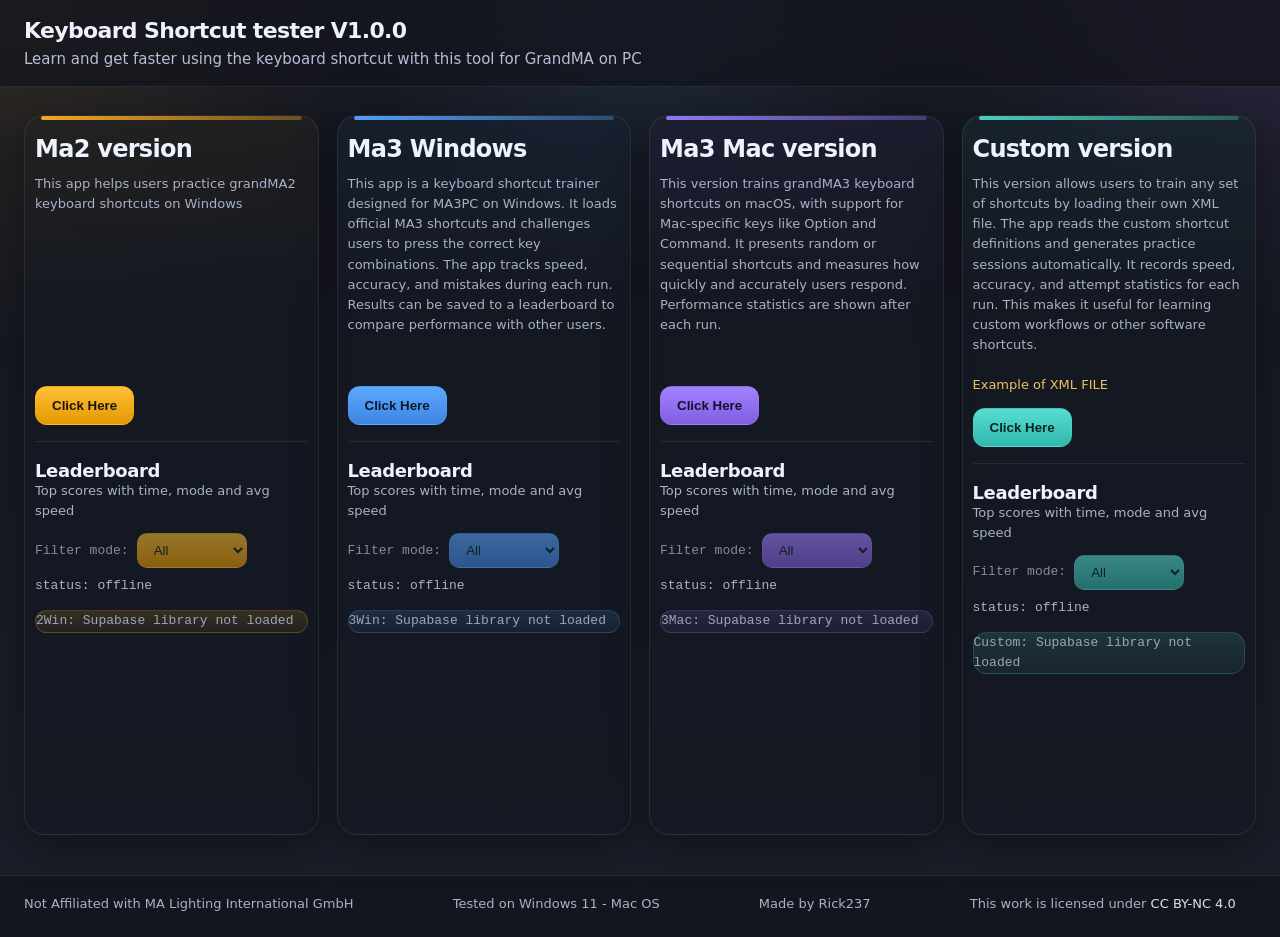
==== commit d997735f: "GUI 2.0 index" ====
--- a/index.html
+++ b/index.html
@@ -5,11 +5,10 @@
     <meta name="viewport" content="width=device-width, initial-scale=1.0" />
     <title>Keyboard Shortcut Tester V1.0.0</title>
     <meta http-equiv="Cache-Control" content="no-store" />
-    <link rel="icon" href="./favicon.ico">
+    <link rel="icon" href="./favicon.ico" />
     <link rel="stylesheet" href="./styles.css" />
     <script type="module">
       import { createClient } from "https://cdn.jsdelivr.net/npm/@supabase/supabase-js/+esm";
-
       window.supabase = { createClient };
     </script>
   </head>
@@ -21,205 +20,212 @@
           <h1>Keyboard Shortcut tester V1.0.0</h1>
         </div>
       </div>
-      <div class="topinner secondrow small">Learn and get faster using the keyboard shortcut with this tool for GrandMA on PC</div>
+      <div class="topinner secondrow">
+        Learn and get faster using the keyboard shortcut with this tool for GrandMA on PC
+      </div>
     </div>
 
     <div class="wrap">
-
-        <!--  MA2Win  -->
-        <div class="card TwoWin small-radius" id="Ma2WindowsCard"> <!--old id leaderboardCard-->
-          <div class="row">
-          <div class="label title"> Ma2 version</div>
-          <div class="small height">This app helps users practice grandMA2 keyboard shortcuts on Windows</div>
+      <!-- MA2Win -->
+      <div class="card TwoWin small-radius" id="Ma2WindowsCard">
+        <div class="row">
+          <div class="label title">Ma2 version</div>
+        </div>
+
+        <div class="small height">
+          This app helps users practice grandMA2 keyboard shortcuts on Windows
+        </div>
+
+        <div class="mt12">
           <a href="./Ma2Win/index.html">
             <button class="button TwoWin">Click Here</button>
           </a>
-
-          </div>
-          <div class="row space">
-            <div>
-              <div class="label leaderboard">Leaderboard</div>
-              <div class="small">Top scores with time, mode and avg speed</div>
-            </div>
-
-            <div class="filter">
-              <label for="lbModeFilter2Win" class="small mono">Filter mode:</label>
-              <select class="filter TwoWin" id="lbModeFilter2Win">
-                <option value="all">All</option>
-                <option value="Sequential">Sequential</option>
-                <option value="Random">Random</option>
-                <option value="10 keys">10 keys</option>
-                
-              </select>
-            </div>
-          </div>
-
-          <div class="small mono" style="margin-top:8px;">
-            status: <span id="lbStatus2Win">offline</span>
-          </div>
-
-          <div id="leaderboardList2Win" class="small" style="margin-top:12px;"></div>
-        </div>
-
-      <!--  MA3Win  -->
-        <div class="card ThreeWin small-radius" id="Ma3WindowsCard"> <!--old id leaderboardCard-->
-          <div class="row">
-          <div class="label title"> Ma3 Windows</div>
-          <div class="small height">This app is a keyboard shortcut trainer designed for MA3PC on Windows. It loads official MA3 shortcuts and challenges users to press the correct key combinations. The app tracks speed, accuracy, and mistakes during each run. Results can be saved to a leaderboard to compare performance with other users.</div>
+        </div>
+
+        <div class="row space">
+          <div>
+            <div class="label leaderboard">Leaderboard</div>
+            <div class="small">Top scores with time, mode and avg speed</div>
+          </div>
+
+          <div class="filter">
+            <label for="lbModeFilter2Win" class="small mono">Filter mode:</label>
+            <select class="filter TwoWin" id="lbModeFilter2Win">
+              <option value="all">All</option>
+              <option value="Sequential">Sequential</option>
+              <option value="Random">Random</option>
+              <option value="10 keys">10 keys</option>
+            </select>
+          </div>
+        </div>
+
+        <div class="small mono" style="margin-top:8px;">
+          status: <span id="lbStatus2Win">offline</span>
+        </div>
+
+        <div id="leaderboardList2Win" class="small" style="margin-top:12px;"></div>
+      </div>
+
+      <!-- MA3Win -->
+      <div class="card ThreeWin small-radius" id="Ma3WindowsCard">
+        <div class="row">
+          <div class="label title">Ma3 Windows</div>
+        </div>
+
+        <div class="small height">
+          This app is a keyboard shortcut trainer designed for MA3PC on Windows. It loads official MA3 shortcuts and challenges users to press the correct key combinations. The app tracks speed, accuracy, and mistakes during each run. Results can be saved to a leaderboard to compare performance with other users.
+        </div>
+
+        <div class="mt12">
           <a href="./Ma3Win/index.html">
             <button class="button ThreeWin">Click Here</button>
           </a>
-
-          </div>
-          <div class="row space">
-            <div>
-              <div class="label leaderboard">Leaderboard</div>
-              <div class="small">Top scores with time, mode and avg speed</div>
-            </div>
-
-            <div class="filter">
-              <label for="lbModeFilter3Win" class="small mono">Filter mode:</label>
-              <select class="filter ThreeWin"id="lbModeFilter3Win">
-                <option value="all">All</option>
-                <option value="Sequential">Sequential</option>
-                <option value="Random">Random</option>
-                <option value="10 keys">10 keys</option>
-                
-              </select>
-            </div>
-          </div>
-
-          <div class="small mono" style="margin-top:8px;">
-            status: <span id="lbStatus3Win">offline</span>
-          </div>
-
-          <div id="leaderboardList3Win" class="small" style="margin-top:12px;"></div>
-        </div>
-
-
-        <!--  MA3Mac  -->
-        <div class="card ThreeMac small-radius" id="Ma3WMacCard"> <!--old id leaderboardCard-->
-          <div class="row">
-          <div class="label title"> Ma3 Mac version</div>
-          <div class="small height">This version trains grandMA3 keyboard shortcuts on macOS, with support for Mac-specific keys like Option and Command. It presents random or sequential shortcuts and measures how quickly and accurately users respond. Performance statistics are shown after each run.</div>
+        </div>
+
+        <div class="row space">
+          <div>
+            <div class="label leaderboard">Leaderboard</div>
+            <div class="small">Top scores with time, mode and avg speed</div>
+          </div>
+
+          <div class="filter">
+            <label for="lbModeFilter3Win" class="small mono">Filter mode:</label>
+            <select class="filter ThreeWin" id="lbModeFilter3Win">
+              <option value="all">All</option>
+              <option value="Sequential">Sequential</option>
+              <option value="Random">Random</option>
+              <option value="10 keys">10 keys</option>
+            </select>
+          </div>
+        </div>
+
+        <div class="small mono" style="margin-top:8px;">
+          status: <span id="lbStatus3Win">offline</span>
+        </div>
+
+        <div id="leaderboardList3Win" class="small" style="margin-top:12px;"></div>
+      </div>
+
+      <!-- MA3Mac -->
+      <div class="card ThreeMac small-radius" id="Ma3WMacCard">
+        <div class="row">
+          <div class="label title">Ma3 Mac version</div>
+        </div>
+
+        <div class="small height">
+          This version trains grandMA3 keyboard shortcuts on macOS, with support for Mac-specific keys like Option and Command. It presents random or sequential shortcuts and measures how quickly and accurately users respond. Performance statistics are shown after each run.
+        </div>
+
+        <div class="mt12">
           <a href="./Ma3Mac/index.html">
             <button class="button ThreeMac">Click Here</button>
           </a>
-
-          </div>
-          <div class="row space">
-            <div>
-              <div class="label leaderboard">Leaderboard</div>
-              <div class="small">Top scores with time, mode and avg speed</div>
-            </div>
-
-            <div class="filter">
-              <label for="lbModeFilter3Mac" class="small mono">Filter mode:</label>
-              <select class="filter ThreeMac"id="lbModeFilter3Mac">
-                <option value="all">All</option>
-                <option value="Sequential">Sequential</option>
-                <option value="Random">Random</option>
-                <option value="10 keys">10 keys</option>
-                
-              </select>
-            </div>
-          </div>
-
-          <div class="small mono" style="margin-top:8px;">
-            status: <span id="lbStatus3Mac">offline</span>
-          </div>
-
-          <div id="leaderboardList3Mac" class="small" style="margin-top:12px;"></div>
-        </div>
-
-
-
-
-        <!--  Custom  -->
-
-        <div class="card Custom small-radius" id="Custom Card"> <!--old id leaderboardCard-->
-          <div class="row">
-          <div class="label title"> Custom version</div>
-          <div class="small height">This version allows users to train any set of shortcuts by loading their own XML file. The app reads the custom shortcut definitions and generates practice sessions automatically. It records speed, accuracy, and attempt statistics for each run. This makes it useful for learning custom workflows or other software shortcuts.
-
-          <br><br><a class="white warning" href="OGKeyboardShortCutsOriginal.xml">Example of XML FILE</a></div>
+        </div>
+
+        <div class="row space">
+          <div>
+            <div class="label leaderboard">Leaderboard</div>
+            <div class="small">Top scores with time, mode and avg speed</div>
+          </div>
+
+          <div class="filter">
+            <label for="lbModeFilter3Mac" class="small mono">Filter mode:</label>
+            <select class="filter ThreeMac" id="lbModeFilter3Mac">
+              <option value="all">All</option>
+              <option value="Sequential">Sequential</option>
+              <option value="Random">Random</option>
+              <option value="10 keys">10 keys</option>
+            </select>
+          </div>
+        </div>
+
+        <div class="small mono" style="margin-top:8px;">
+          status: <span id="lbStatus3Mac">offline</span>
+        </div>
+
+        <div id="leaderboardList3Mac" class="small" style="margin-top:12px;"></div>
+      </div>
+
+      <!-- Custom -->
+      <div class="card Custom small-radius" id="CustomCard">
+        <div class="row">
+          <div class="label title">Custom version</div>
+        </div>
+
+        <div class="small height">
+          This version allows users to train any set of shortcuts by loading their own XML file. The app reads the custom shortcut definitions and generates practice sessions automatically. It records speed, accuracy, and attempt statistics for each run. This makes it useful for learning custom workflows or other software shortcuts.
+          <br /><br />
+          <a class="warning" href="OGKeyboardShortCutsOriginal.xml">Example of XML FILE</a>
+        </div>
+
+        <div class="mt12">
           <a href="./Custom/index.html">
             <button class="button Custom">Click Here</button>
           </a>
-
-          </div>
-          <div class="row space">
-            <div>
-              <div class="label leaderboard">Leaderboard</div>
-              <div class="small">Top scores with time, mode and avg speed</div>
-            </div>
-
-            <div class="filter">
-              <label for="lbModeFilterCustom" class="small mono">Filter mode:</label>
-              <select class="filter Custom" id="lbModeFilterCustom">
-                <option value="all">All</option>
-                <option value="Sequential">Sequential</option>
-                <option value="Random">Random</option>
-                <option value="10 keys">10 keys</option>
-                
-              </select>
-            </div>
-          </div>
-
-          <div class="small mono" style="margin-top:8px;">
-            status: <span id="lbStatusCustom">offline</span>
-          </div>
-
-          <div id="leaderboardListCustom" class="small" style="margin-top:12px;"></div>
-        </div>
-    </div>
-
-   <!-- <div class="card small-radius" id="3MacCard">
-    </div> 
-    <div class="card small-radius" id="2WinowsCard">
-    </div> 
-    <div class="card small-radius" id="CustomCard">
-    </div>  -->
-
-      <!-- LEADERBOARD MOVED TO LEFT -->
-        
-      
-    </div>
-
-
-<!-- MODE PICKER MODAL -->
+        </div>
+
+        <div class="row space">
+          <div>
+            <div class="label leaderboard">Leaderboard</div>
+            <div class="small">Top scores with time, mode and avg speed</div>
+          </div>
+
+          <div class="filter">
+            <label for="lbModeFilterCustom" class="small mono">Filter mode:</label>
+            <select class="filter Custom" id="lbModeFilterCustom">
+              <option value="all">All</option>
+              <option value="Sequential">Sequential</option>
+              <option value="Random">Random</option>
+              <option value="10 keys">10 keys</option>
+            </select>
+          </div>
+        </div>
+
+        <div class="small mono" style="margin-top:8px;">
+          status: <span id="lbStatusCustom">offline</span>
+        </div>
+
+        <div id="leaderboardListCustom" class="small" style="margin-top:12px;"></div>
+      </div>
+    </div>
+
     <div class="bottombar">
-       <div class="bottominner">
-        <div class=" small">Not Affiliated with MA Lighting International GmbH</div> 
-        <div class=" small">Tested on Windows 11 - Mac OS</div>
-        <div class=" small">Made by Rick237</div>
-        <div class=" small">This work is licensed under <a class="white" href="https://creativecommons.org/licenses/by-nc/4.0/">CC BY-NC 4.0</a><img src="https://mirrors.creativecommons.org/presskit/icons/cc.svg" alt="" style="max-width: 1em;max-height:1em;margin-left: .2em;"><img src="https://mirrors.creativecommons.org/presskit/icons/by.svg" alt="" style="max-width: 1em;max-height:1em;margin-left: .2em;"><img src="https://mirrors.creativecommons.org/presskit/icons/nc.svg" alt="" style="max-width: 1em;max-height:1em;margin-left: .2em;"></div>
-        
-       </div>
+      <div class="bottominner">
+        <div class="small">Not Affiliated with MA Lighting International GmbH</div>
+        <div class="small">Tested on Windows 11 - Mac OS</div>
+        <div class="small">Made by Rick237</div>
+        <div class="small">
+          This work is licensed under
+          <a class="white" href="https://creativecommons.org/licenses/by-nc/4.0/">CC BY-NC 4.0</a>
+          <img src="https://mirrors.creativecommons.org/presskit/icons/cc.svg" alt="" style="max-width:1em;max-height:1em;margin-left:.2em;">
+          <img src="https://mirrors.creativecommons.org/presskit/icons/by.svg" alt="" style="max-width:1em;max-height:1em;margin-left:.2em;">
+          <img src="https://mirrors.creativecommons.org/presskit/icons/nc.svg" alt="" style="max-width:1em;max-height:1em;margin-left:.2em;">
+        </div>
+      </div>
     </div>
 
     <div class="modalBackdrop" id="welcomeModal" aria-hidden="true">
-  <div class="modal">
-    <div class="modalTitle">Welcome to the GrandMA2 Keyboard Shortcut Tester</div>
-
-    <div class="modalBody small welcomeModal">
-      Learn or beat the record.
-      <br><br>
-      Press <b>Start</b> to begin testing keyboard shortcuts on the top right corner.<br><br>
-      This tool use the default shortcut in the MA3onPC file. <br><br>
-
-      Known errors:<br>
-      Sometimes the <b>Leaderboard</b> is not loading just refresh the page<br>
-      Some of the Shortcut are <b>disabled</b> because of the limitation of running on webpage. <br>
-      
-      <a class="white" href="./KeyboardShortCuts.xml">Click here</a> to see the full list of Shortcuts
-    </div>
-
-    <div class="modalActions">
-      <button id="btnCloseWelcome">Close</button>
-    </div>
-  </div>
-</div>
+      <div class="modal">
+        <div class="modalTitle">Welcome to the GrandMA2 Keyboard Shortcut Tester</div>
+
+        <div class="modalBody small welcomeModal">
+          Learn or beat the record.
+          <br><br>
+          Press <b>Start</b> to begin testing keyboard shortcuts on the top right corner.<br><br>
+          This tool use the default shortcut in the MA3onPC file. <br><br>
+
+          Known errors:<br>
+          Sometimes the <b>Leaderboard</b> is not loading just refresh the page<br>
+          Some of the Shortcut are <b>disabled</b> because of the limitation of running on webpage. <br>
+
+          <a class="white" href="./KeyboardShortCuts.xml">Click here</a> to see the full list of Shortcuts
+        </div>
+
+        <div class="modalActions">
+          <button id="btnCloseWelcome">Close</button>
+        </div>
+      </div>
+    </div>
 
     <script src="./app.js"></script>
   </body>
--- a/styles.css
+++ b/styles.css
@@ -1,63 +1,104 @@
+:root {
+  --bg-1: #14161f;
+  --bg-2: #1b1e29;
+  --surface: rgba(20, 24, 34, 0.72);
+  --surface-2: rgba(30, 35, 49, 0.82);
+  --panel: rgba(255, 255, 255, 0.04);
+  --panel-2: rgba(255, 255, 255, 0.06);
+  --border: rgba(255, 255, 255, 0.08);
+  --text: #eef2ff;
+  --muted: #b5bfd6;
+  --soft: #8791aa;
+  --shadow: 0 12px 40px rgba(0, 0, 0, 0.35);
+
+  --ma2: #ffb020;
+  --ma2-soft: rgba(255, 176, 32, 0.16);
+
+  --win: #57a7ff;
+  --win-soft: rgba(87, 167, 255, 0.16);
+
+  --mac: #9b7cff;
+  --mac-soft: rgba(155, 124, 255, 0.16);
+
+  --custom: #4fd6c8;
+  --custom-soft: rgba(79, 214, 200, 0.16);
+
+  --ok: #7ef0a4;
+  --warning: #ffd166;
+  --bad: #ff8f8f;
+}
+
+* {
+  box-sizing: border-box;
+}
+
+html {
+  scroll-behavior: smooth;
+}
+
 body {
-  font-family: system-ui, -apple-system, Segoe UI, Roboto, sans-serif;
+  font-family: Inter, system-ui, -apple-system, Segoe UI, Roboto, sans-serif;
   margin: 0;
-  background: #3A3A3A;
-  color: #e9eefc;
-}
-
-.bottombar {
+  color: var(--text);
+  background:
+    radial-gradient(circle at top left, rgba(255, 176, 32, 0.10), transparent 22%),
+    radial-gradient(circle at top center, rgba(87, 167, 255, 0.10), transparent 24%),
+    radial-gradient(circle at top right, rgba(155, 124, 255, 0.12), transparent 20%),
+    linear-gradient(180deg, var(--bg-1), var(--bg-2));
+  min-height: 100vh;
+}
+
+a {
+  color: inherit;
+  text-decoration: none;
+}
+
+.white {
+  color: var(--text);
+}
+
+body::before {
+  content: "";
   position: fixed;
-  bottom: 0;
-  left: 0;
-  width: 100%;
-  background: #2B2B2B;
-  padding: 10px 0;
-  z-index: 1000;
-  
-  /*border-bottom: 1px solid #232323;*/
-}
-
+  inset: 0;
+  pointer-events: none;
+  background:
+    linear-gradient(to bottom, rgba(255,255,255,0.03), transparent 180px);
+  z-index: 0;
+}
+
+/* -------------------- Top bar -------------------- */
 .topbar {
   position: sticky;
   top: 0;
-  z-index: 10;
-  background: #2B2B2B;
-  
-  /*border-bottom: 1px solid #232323;*/
+  z-index: 20;
+  background: rgba(18, 20, 29, 0.72);
+  backdrop-filter: blur(14px);
+  border-bottom: 1px solid var(--border);
 }
 
 .topinner {
-  max-width: 1300px;
+  max-width: 1400px;
   margin: 0 auto;
-  padding-left: 18px;
-  padding-right: 18px;
-  padding-top: 14px;
-  padding-bottom: 0px;
+  padding-left: 24px;
+  padding-right: 24px;
   display: flex;
   gap: 16px;
   align-items: center;
   justify-content: space-between;
   flex-wrap: wrap;
 }
+
+.topinner:first-child {
+  padding-top: 18px;
+  padding-bottom: 6px;
+}
+
 .topinner.secondrow {
-  padding-left: 18px;
-  padding-right: 18px;
-  padding-top: 0px;
-  padding-bottom: 14px;
-}
-
-.bottominner {
-  max-width: 1300px;
-  margin: 0 auto;
-  padding-left: 18px;
-  padding-right: 18px;
-  padding-top: 10px;
-  padding-bottom: 10px;
-  display: flex;
-  gap: 16px;
-  align-items: center;
-  justify-content: space-around;
-  flex-wrap: wrap;
+  padding-top: 0;
+  padding-bottom: 18px;
+  color: var(--muted);
+  font-size: 15px;
 }
 
 .topleft {
@@ -68,17 +109,392 @@
 }
 
 h1 {
+  font-size: 22px;
+  line-height: 1.2;
+  margin: 0;
+  font-weight: 800;
+  letter-spacing: -0.03em;
+}
+
+/* -------------------- Footer -------------------- */
+.bottombar {
+  position: relative;
+  width: 100%;
+  margin-top: 28px;
+  background: rgba(18, 20, 29, 0.72);
+  backdrop-filter: blur(14px);
+  border-top: 1px solid var(--border);
+}
+
+.bottominner {
+  max-width: 1400px;
+  margin: 0 auto;
+  padding: 18px 24px 22px;
+  display: flex;
+  gap: 16px 28px;
+  align-items: center;
+  justify-content: space-between;
+  flex-wrap: wrap;
+  color: var(--muted);
+}
+
+/* -------------------- Layout -------------------- */
+.wrap {
+  max-width: 1400px;
+  margin: 0 auto;
+  padding: 28px 24px 12px;
+  display: grid;
+  grid-template-columns: repeat(4, minmax(260px, 1fr));
+  gap: 18px;
+  position: relative;
+  z-index: 1;
+}
+
+/* -------------------- Cards -------------------- */
+.card {
+  position: relative;
+  background: var(--surface);
+  border: 1px solid var(--border);
+  border-radius: 20px;
+  padding: 22px 18px 16px;
+  box-shadow: var(--shadow);
+  overflow: hidden;
+  transition: transform 0.22s ease, box-shadow 0.22s ease, border-color 0.22s ease;
+  min-height: 720px;
+}
+
+.card::before {
+  content: "";
+  position: absolute;
+  left: 16px;
+  right: 16px;
+  top: 0;
+  height: 4px;
+  border-radius: 999px;
+  opacity: 0.95;
+}
+
+.card:hover {
+  transform: translateY(-5px);
+  box-shadow: 0 16px 48px rgba(0, 0, 0, 0.42);
+}
+
+.card.small-radius {
+  padding-left: 10px;
+  padding-top: 20px;
+  padding-right: 10px;
+  padding-bottom: 16px;
+}
+
+.card.TwoWin {
+  background:
+    linear-gradient(180deg, rgba(255, 176, 32, 0.05), transparent 28%),
+    var(--surface);
+}
+
+.card.TwoWin::before {
+  background: linear-gradient(90deg, var(--ma2), rgba(255, 176, 32, 0.35));
+}
+
+.card.ThreeWin {
+  background:
+    linear-gradient(180deg, rgba(87, 167, 255, 0.05), transparent 28%),
+    var(--surface);
+}
+
+.card.ThreeWin::before {
+  background: linear-gradient(90deg, var(--win), rgba(87, 167, 255, 0.35));
+}
+
+.card.ThreeMac {
+  background:
+    linear-gradient(180deg, rgba(155, 124, 255, 0.06), transparent 28%),
+    var(--surface);
+}
+
+.card.ThreeMac::before {
+  background: linear-gradient(90deg, var(--mac), rgba(155, 124, 255, 0.35));
+}
+
+.card.Custom {
+  background:
+    linear-gradient(180deg, rgba(79, 214, 200, 0.06), transparent 28%),
+    var(--surface);
+}
+
+.card.Custom::before {
+  background: linear-gradient(90deg, var(--custom), rgba(79, 214, 200, 0.35));
+}
+
+/* -------------------- Typography -------------------- */
+.label {
+  opacity: 0.92;
+  font-weight: 650;
+  font-size: 12px;
+}
+
+.label.leaderboard {
+  opacity: 1;
   font-size: 18px;
-  margin: 0;
-}
-
+  font-weight: 800;
+  letter-spacing: -0.02em;
+}
+
+.label.keycode {
+  font-size: 25px;
+  font-weight: 900;
+}
+
+.label.title {
+  font-size: 24px;
+  line-height: 1.15;
+  opacity: 1;
+  font-weight: 900;
+  letter-spacing: -0.03em;
+  margin-bottom: 10px;
+}
+
+.small {
+  opacity: 0.92;
+  font-size: 13px;
+  line-height: 1.55;
+  color: var(--muted);
+}
+
+.small.height {
+  min-height: 200px;
+  height: auto;
+  display: block;
+}
+
+.small.welcomeModal {
+  opacity: 1;
+  font-size: 15px;
+}
+
+.small.leaderboardName {
+  font-size: 14px;
+  font-weight: 700;
+  opacity: 1;
+  color: var(--text);
+}
+
+.mono {
+  font-family: ui-monospace, SFMono-Regular, Menlo, Monaco, Consolas, "Liberation Mono", "Courier New", monospace;
+}
+
+/* -------------------- Rows -------------------- */
+.row {
+  display: flex;
+  gap: 12px;
+  flex-wrap: wrap;
+  align-items: flex-start;
+  justify-content: space-between;
+}
+
+.row.space {
+  padding-top: 18px;
+  margin-top: 16px;
+  border-top: 1px solid var(--border);
+}
+
+/* -------------------- Buttons -------------------- */
+button,
+.button {
+  appearance: none;
+  border: 1px solid var(--border);
+  color: var(--text);
+  padding: 11px 16px;
+  cursor: pointer;
+  font-weight: 700;
+  border-radius: 12px;
+  background: rgba(255,255,255,0.05);
+  transition: transform 0.18s ease, box-shadow 0.18s ease, background 0.18s ease, border-color 0.18s ease;
+}
+
+button:hover,
+.button:hover {
+  transform: translateY(-2px);
+  box-shadow: 0 8px 18px rgba(0,0,0,.28);
+}
+
+.button.TwoWin {
+  background: linear-gradient(180deg, #ffbf38, #e49a00);
+  color: #1a1508;
+  border-color: rgba(255, 176, 32, 0.4);
+}
+
+.button.ThreeWin {
+  background: linear-gradient(180deg, #5da8ff, #3d85e2);
+  color: #0d1a2d;
+  border-color: rgba(87, 167, 255, 0.4);
+}
+
+.button.ThreeMac {
+  background: linear-gradient(180deg, #a282ff, #7f5fe0);
+  color: #160f2d;
+  border-color: rgba(155, 124, 255, 0.4);
+}
+
+.button.Custom {
+  background: linear-gradient(180deg, #59ddd2, #2fb8ad);
+  color: #0c2624;
+  border-color: rgba(79, 214, 200, 0.4);
+}
+
+.button.start {
+  background: #00D060;
+  border: 1px solid #008d41;
+  color: #111;
+}
+
+.button.stop {
+  background: #D90000;
+  border: 1px solid #550000;
+  color: #111;
+}
+
+button:disabled {
+  opacity: 0.55;
+  cursor: not-allowed;
+}
+
+.btnSecondary {
+  background: rgba(255,255,255,0.04);
+  border: 1px solid var(--border);
+}
+
+.btnSecondary:hover {
+  background: rgba(255,255,255,0.08);
+}
+
+/* -------------------- Filters -------------------- */
+.filter {
+  display: flex;
+  align-items: center;
+  gap: 8px;
+  color: #0c2624;
+  opacity: 0.75;
+}
+
+.filter select,
+#lbModeFilter {
+  padding: 8px 12px;
+  border-radius: 10px;
+  border: 1px solid var(--border);
+  background: rgba(14, 18, 28, 0.82);
+  color: #0c2624;
+  min-width: 110px;
+  outline: none;
+}
+
+.filter.TwoWin {
+  background: linear-gradient(180deg, #ffbf38, #e49a00);
+}
+
+.filter.ThreeWin {
+  background: linear-gradient(180deg, #5da8ff, #3d85e2);
+}
+
+.filter.ThreeMac {
+  background: linear-gradient(180deg, #a282ff, #7f5fe0);
+}
+
+.filter.Custom {
+  background: linear-gradient(180deg, #59ddd2, #2fb8ad);
+
+
+}
+
+/* -------------------- Status -------------------- */
+.status {
+  margin-top: 10px;
+  min-height: 24px;
+  font-weight: 900;
+}
+
+.ok {
+  color: var(--ok);
+}
+
+.warning {
+  color: var(--warning);
+}
+
+.bad {
+  color: var(--bad);
+}
+
+/* -------------------- Leaderboard List -------------------- */
+#leaderboardList2Win,
+#leaderboardList3Win,
+#leaderboardList3Mac,
+#leaderboardListCustom {
+  margin-top: 14px !important;
+  display: grid;
+  gap: 10px;
+}
+
+.logItem,
+#leaderboardList2Win > div,
+#leaderboardList3Win > div,
+#leaderboardList3Mac > div,
+#leaderboardListCustom > div {
+  background: rgba(255,255,255,0.05);
+  border: 1px solid var(--border);
+  border-radius: 14px;
+  transition: background 0.18s ease, transform 0.18s ease, border-color 0.18s ease;
+}
+
+#leaderboardList2Win > div:hover,
+#leaderboardList3Win > div:hover,
+#leaderboardList3Mac > div:hover,
+#leaderboardListCustom > div:hover {
+  transform: translateY(-1px);
+  background: rgba(255,255,255,0.075);
+}
+
+.card.TwoWin #leaderboardList2Win > div:nth-child(1) {
+  background: linear-gradient(180deg, rgba(255,176,32,0.18), rgba(255,176,32,0.08));
+  border-color: rgba(255,176,32,0.25);
+}
+
+.card.ThreeWin #leaderboardList3Win > div:nth-child(1) {
+  background: linear-gradient(180deg, rgba(87,167,255,0.18), rgba(87,167,255,0.08));
+  border-color: rgba(87,167,255,0.24);
+}
+
+.card.ThreeMac #leaderboardList3Mac > div:nth-child(1) {
+  background: linear-gradient(180deg, rgba(155,124,255,0.18), rgba(155,124,255,0.08));
+  border-color: rgba(155,124,255,0.24);
+}
+
+.card.Custom #leaderboardListCustom > div:nth-child(1) {
+  background: linear-gradient(180deg, rgba(79,214,200,0.18), rgba(79,214,200,0.08));
+  border-color: rgba(79,214,200,0.24);
+}
+
+.log {
+  margin-top: 12px;
+  max-height: 300px;
+  overflow: auto;
+  border-top: 1px solid var(--border);
+  padding-top: 10px;
+}
+
+.logItem {
+  padding: 8px 10px;
+  margin-bottom: 8px;
+}
+
+/* -------------------- Generic elements -------------------- */
 .timer {
   font-weight: 900;
   font-size: 16px;
-  padding: 6px 10px;
-  border: 1px solid #232323;
-  border-radius: 10px;
-  background: #3A3A3A;
+  padding: 8px 12px;
+  border: 1px solid var(--border);
+  border-radius: 12px;
+  background: rgba(255,255,255,0.04);
 }
 
 .keycodeWrap {
@@ -92,10 +508,9 @@
   font-size: 22px;
   font-weight: 950;
   letter-spacing: 0.3px;
-
-}
-.keycode.color
-{
+}
+
+.keycode.color {
   color: #3498db;
 }
 
@@ -106,170 +521,12 @@
   justify-content: flex-end;
 }
 
-button {
-  background: #3A3A3A;
-  border: 1px solid #232323;
-  color: #e9eefc;
-  padding: 10px 12px;
-  cursor: pointer;
-  font-weight: 700;
-}
-
-.button.ThreeMac
-{
-  background-color: #2f3542;
-}
-.button.TwoWin
-{
-  background-color: #3A3A3A;
-  color: #FFBF00;
-}
-.button.ThreeWin
-{
-  background-color: #3A3A3A;
-}
-.button.Custom
-{
-  background-color: #2c3e50;
-}
-
-
-
-button:hover {
-  /*background: #22345c;*/
-  transform:translateY(-2px);
-  box-shadow:0 4px 12px rgba(0,0,0,.4)
-}
-
-button:disabled {
-  opacity: 0.55;
-  cursor: not-allowed;
-}
-
-.button.start{
-  background: #00D060;
-  border: 1px solid #008d41;
-  color: #111;
-}
-
-.button.stop{
-  background: #D90000;
-  border: 1px solid #550000;
-  color: #111;
-}
-.btnSecondary {
-  background: #3A3A3A;
-  border: 1px solid #232323;
-}
-
-.btnSecondary:hover {
-  background: #121c30;
-}
-
-.wrap {
-  max-width: 1300px;
-  margin: 0 auto;
-  padding: 18px;
-  display: grid;
-  grid-template-columns: repeat(auto-fit, minmax(250px, 1fr));
-}
-
-.card:hover{
-transform:translateY(-5px);
-transition:.2s;
-}
-
-.card {
-  background: #2B2B2B;
-  padding: 18px;
-}
-
-.card.small-radius {
-  padding-left: 10px;
-  padding-top: 10px;
-  padding-right: 10px;
-  padding-bottom: 5px;
-}
-
-.card.ThreeWin {
-
-  background-color: #414141;
-}
-
-.card.ThreeMac {
- background-color: #3E5163;
-}
-.card.TwoWin {
-color: #FFBF00;
-}
-.card.Custom {
-background-color: #34495e;
-}
-
-
-
-.row {
-  display: flex;
-  gap: 12px;
-  flex-wrap: wrap;
-  align-items: center;
-  justify-content: space-between;
-
-}
-
-.row.space
-{
-  padding-top: 10px;
-}
-
-.label {
-  opacity: 0.8;
-  font-weight: 650;
-  font-size: 12px;
-}
-.label.leaderboard {
-  opacity: 1;
-  font-size: 16px;
-  font-weight: 800;
-}
-
-.label.keycode
-{
-  font-size: 25px;
-  font-weight: 900;
-}
-
-.label.title{
-  font-size: 30px;
-  opacity: 1;
-  font-weight: 900;
-}
-
-.small {
-  opacity: 0.75;
-  font-size: 13px;
-}
-.small.height
-{
-  height: 150px;
-}
-.small.welcomeModal {
-  opacity: 1;
-  font-size: 15px;
-}
-
-.small.leaderboardName {
-  font-size: 14px;
-  font-weight: 600;
-  opacity: 1;
-}
-
 .shortcutBox {
   margin-top: 14px;
   padding: 14px;
-  border-radius: 12px;
-  border: 3px dashed #232323;
-  background: #2B2B2B;
+  border-radius: 14px;
+  border: 1px dashed var(--border);
+  background: rgba(255,255,255,0.04);
 }
 
 .shortcutHidden {
@@ -281,29 +538,6 @@
   font-size: 38px;
   font-weight: 950;
   letter-spacing: 0.6px;
-}
-
-.status {
-  margin-top: 10px;
-  min-height: 24px;
-  font-weight: 900;
-}
-
-.ok {
-  color: #77f2a3;
-}
-
-.warning {
-  color:#f1c40f;
-}
-
-.bad {
-  color: #ff8f8f;
-}
-
-.mono {
-  font-family: ui-monospace, SFMono-Regular, Menlo, Monaco, Consolas, "Liberation Mono",
-    "Courier New", monospace;
 }
 
 .side {
@@ -317,8 +551,8 @@
   gap: 6px;
   padding: 12px;
   border-radius: 14px;
-  border: 1px solid #232323;
-  background: #2B2B2B;
+  border: 1px solid var(--border);
+  background: rgba(255,255,255,0.04);
   margin-bottom: 10px;
 }
 
@@ -327,42 +561,9 @@
   font-weight: 1000;
 }
 
-.log {
-  margin-top: 12px;
-  max-height: 300px;
-  overflow: auto;
-  border-top: 1px solid #232323;
-  padding-top: 10px;
-}
-
-.logItem {
-  padding: 8px 10px;
-  margin-bottom: 8px;
-  background: #2B2B2B;
-}
-
-.logItem.ListThreeMac
-{
-  background-color: #2f3542;
-}
-.logItem.ListTwoWin
-{
-  background-color: #3A3A3A;
-}
-.logItem.ListThreeWin
-{
-  background-color: #3A3A3A;
-}
-.logItem.ListCustom
-{
-  background-color: #2c3e50;
-}
-
-
-
 .pill {
-  background: #2B2B2B;
-  border: 1px solid #232323;
+  background: rgba(255,255,255,0.05);
+  border: 1px solid var(--border);
   border-radius: 999px;
   padding: 8px 12px;
 }
@@ -383,10 +584,10 @@
   width: 100%;
   min-height: 140px;
   resize: vertical;
-  background: #2B2B2B;
-  border: 1px solid #232323;
+  background: rgba(255,255,255,0.04);
+  border: 1px solid var(--border);
   border-radius: 12px;
-  color: #e9eefc;
+  color: var(--text);
   padding: 10px;
   box-sizing: border-box;
 }
@@ -395,7 +596,8 @@
 .modalBackdrop {
   position: fixed;
   inset: 0;
-  background: rgba(0, 0, 0, 0.55);
+  background: rgba(6, 8, 14, 0.65);
+  backdrop-filter: blur(8px);
   display: none;
   align-items: center;
   justify-content: center;
@@ -409,21 +611,23 @@
 
 .modal {
   width: min(720px, 100%);
-  background: #3A3A3A;
-  border: 1px solid #232323;
-  border-radius: 16px;
-  padding: 16px;
+  background: rgba(24, 28, 40, 0.95);
+  border: 1px solid var(--border);
+  border-radius: 20px;
+  padding: 18px;
   box-shadow: 0 20px 60px rgba(0, 0, 0, 0.45);
 }
 
 .modalTitle {
-  font-weight: 950;
-  font-size: 18px;
-  margin-bottom: 6px;
+  font-weight: 900;
+  font-size: 20px;
+  margin-bottom: 8px;
+  letter-spacing: -0.02em;
 }
 
 .modalBody {
   margin-top: 6px;
+  color: var(--muted);
 }
 
 .modalOptions {
@@ -436,10 +640,10 @@
   display: flex;
   gap: 10px;
   align-items: flex-start;
-  padding: 10px;
+  padding: 12px;
   border-radius: 12px;
-  border: 1px solid #232323;
-  background: #2B2B2B;
+  border: 1px solid var(--border);
+  background: rgba(255,255,255,0.04);
 }
 
 .radio input {
@@ -459,36 +663,49 @@
   gap: 10px;
 }
 
-#lbModeFilter {
-  padding: 6px 10px;
-  border-radius: 8px;
-  border: 1px solid #444;
-  background: #111;
-  color: white;
-}
-
-.filter {
-  display:flex;
-  align-items:center;
-  gap:8px;
-}
-
-.filter.TwoWin {
-  background-color: #3A3A3A;
-  color: #ffbf00;
-
-}
-.filter.ThreeWin {
-  background-color: #3A3A3A;
-  color: white;
-}
-
-.filter.ThreeMac{
-  background-color: #3A3A3A;
-  color: white;
-}
-
-.filter.Custom {
-  background-color: #2c3e50;
-  color: white;
+/* -------------------- Utility -------------------- */
+.warning {
+  color: var(--warning);
+}
+
+/* -------------------- Responsive -------------------- */
+@media (max-width: 1200px) {
+  .wrap {
+    grid-template-columns: repeat(2, minmax(350px, 1fr));
+  }
+
+  .card {
+    min-height: auto;
+  }
+}
+
+@media (max-width: 700px) {
+  .topinner,
+  .bottominner,
+  .wrap {
+    padding-left: 16px;
+    padding-right: 16px;
+  }
+
+  .wrap {
+    grid-template-columns: 1fr;
+    gap: 14px;
+    padding-top: 18px;
+  }
+
+  h1 {
+    font-size: 20px;
+  }
+
+  .label.title {
+    font-size: 22px;
+  }
+
+  .small.height {
+    min-height: auto;
+  }
+
+  .resultsGrid {
+    grid-template-columns: 1fr;
+  }
 }
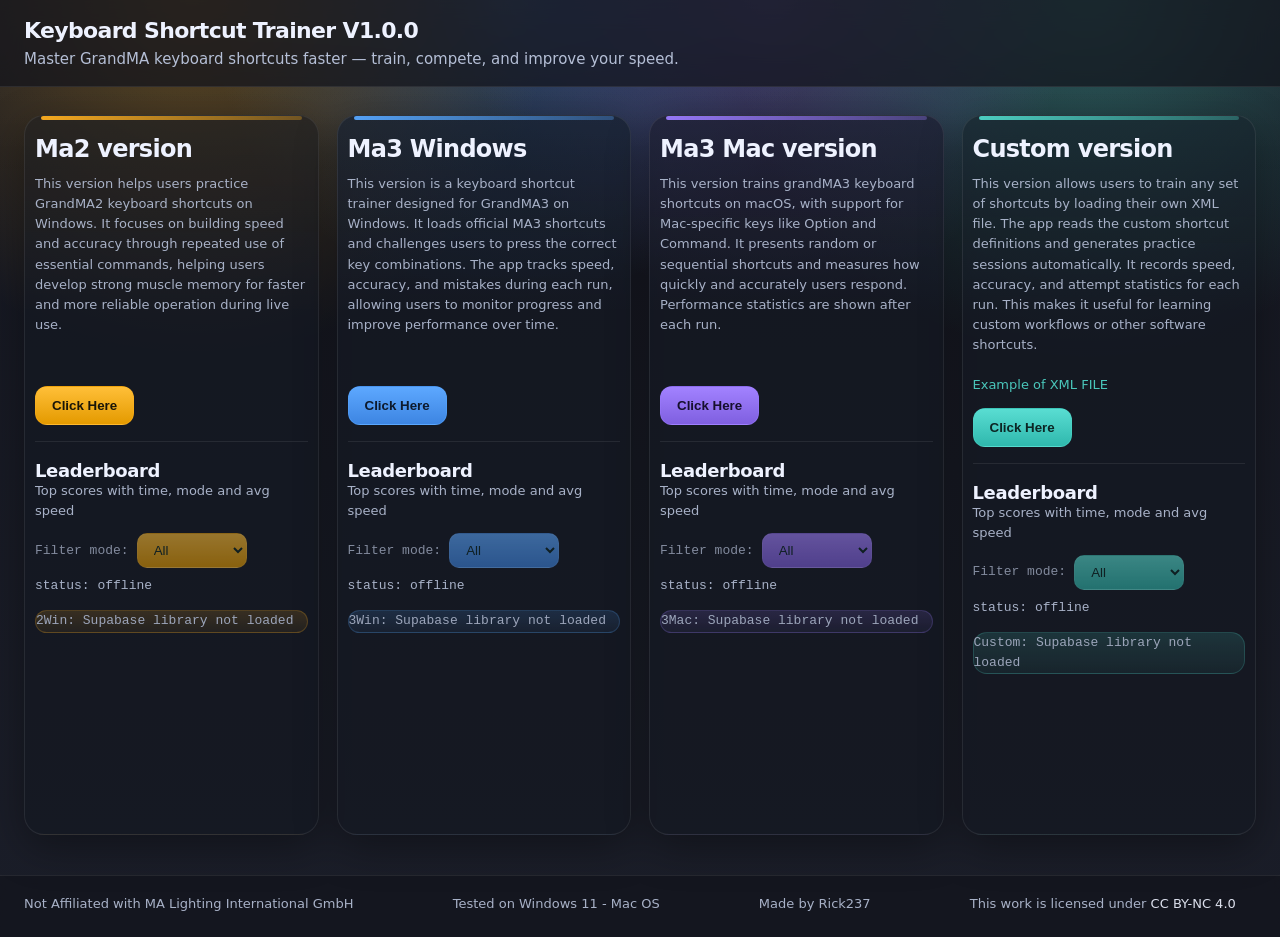
==== commit 661ef4a4: "GUI updates" ====
--- a/index.html
+++ b/index.html
@@ -3,7 +3,7 @@
   <head>
     <meta charset="UTF-8" />
     <meta name="viewport" content="width=device-width, initial-scale=1.0" />
-    <title>Keyboard Shortcut Tester V1.0.0</title>
+    <title>Keyboard Shortcut Trainer V1.0.0</title>
     <meta http-equiv="Cache-Control" content="no-store" />
     <link rel="icon" href="./favicon.ico" />
     <link rel="stylesheet" href="./styles.css" />
@@ -17,11 +17,11 @@
     <div class="topbar">
       <div class="topinner">
         <div class="topleft">
-          <h1>Keyboard Shortcut tester V1.0.0</h1>
+          <h1>Keyboard Shortcut Trainer V1.0.0</h1>
         </div>
       </div>
       <div class="topinner secondrow">
-        Learn and get faster using the keyboard shortcut with this tool for GrandMA on PC
+        Master GrandMA keyboard shortcuts faster — train, compete, and improve your speed.
       </div>
     </div>
 
@@ -33,7 +33,7 @@
         </div>
 
         <div class="small height">
-          This app helps users practice grandMA2 keyboard shortcuts on Windows
+          This version helps users practice GrandMA2 keyboard shortcuts on Windows. It focuses on building speed and accuracy through repeated use of essential commands, helping users develop strong muscle memory for faster and more reliable operation during live use.
         </div>
 
         <div class="mt12">
@@ -73,7 +73,7 @@
         </div>
 
         <div class="small height">
-          This app is a keyboard shortcut trainer designed for MA3PC on Windows. It loads official MA3 shortcuts and challenges users to press the correct key combinations. The app tracks speed, accuracy, and mistakes during each run. Results can be saved to a leaderboard to compare performance with other users.
+          This version is a keyboard shortcut trainer designed for GrandMA3 on Windows. It loads official MA3 shortcuts and challenges users to press the correct key combinations. The app tracks speed, accuracy, and mistakes during each run, allowing users to monitor progress and improve performance over time.
         </div>
 
         <div class="mt12">
@@ -155,7 +155,7 @@
         <div class="small height">
           This version allows users to train any set of shortcuts by loading their own XML file. The app reads the custom shortcut definitions and generates practice sessions automatically. It records speed, accuracy, and attempt statistics for each run. This makes it useful for learning custom workflows or other software shortcuts.
           <br /><br />
-          <a class="warning" href="OGKeyboardShortCutsOriginal.xml">Example of XML FILE</a>
+          <a class="custom" href="OGKeyboardShortCutsOriginal.xml">Example of XML FILE</a>
         </div>
 
         <div class="mt12">
@@ -206,7 +206,7 @@
 
     <div class="modalBackdrop" id="welcomeModal" aria-hidden="true">
       <div class="modal">
-        <div class="modalTitle">Welcome to the GrandMA2 Keyboard Shortcut Tester</div>
+        <div class="modalTitle">Welcome to the GrandMA2 Keyboard Shortcut Trainer</div>
 
         <div class="modalBody small welcomeModal">
           Learn or beat the record.
--- a/styles.css
+++ b/styles.css
@@ -41,10 +41,11 @@
   margin: 0;
   color: var(--text);
   background:
-    radial-gradient(circle at top left, rgba(255, 176, 32, 0.10), transparent 22%),
-    radial-gradient(circle at top center, rgba(87, 167, 255, 0.10), transparent 24%),
-    radial-gradient(circle at top right, rgba(155, 124, 255, 0.12), transparent 20%),
-    linear-gradient(180deg, var(--bg-1), var(--bg-2));
+  radial-gradient(circle at 15% 0%, rgba(255, 176, 32, 0.30), transparent 25%),
+  radial-gradient(circle at 40% 0%, rgba(87, 167, 255, 0.30), transparent 25%),
+  radial-gradient(circle at 60% 0%, rgba(155, 124, 255, 0.32), transparent 25%),
+  radial-gradient(circle at 85% 0%, rgba(79, 214, 200, 0.35), transparent 25%),
+  linear-gradient(180deg, var(--bg-1), var(--bg-2));
   min-height: 100vh;
 }
 
@@ -708,4 +709,8 @@
   .resultsGrid {
     grid-template-columns: 1fr;
   }
+}
+
+.custom {
+  color: var(--custom);
 }
